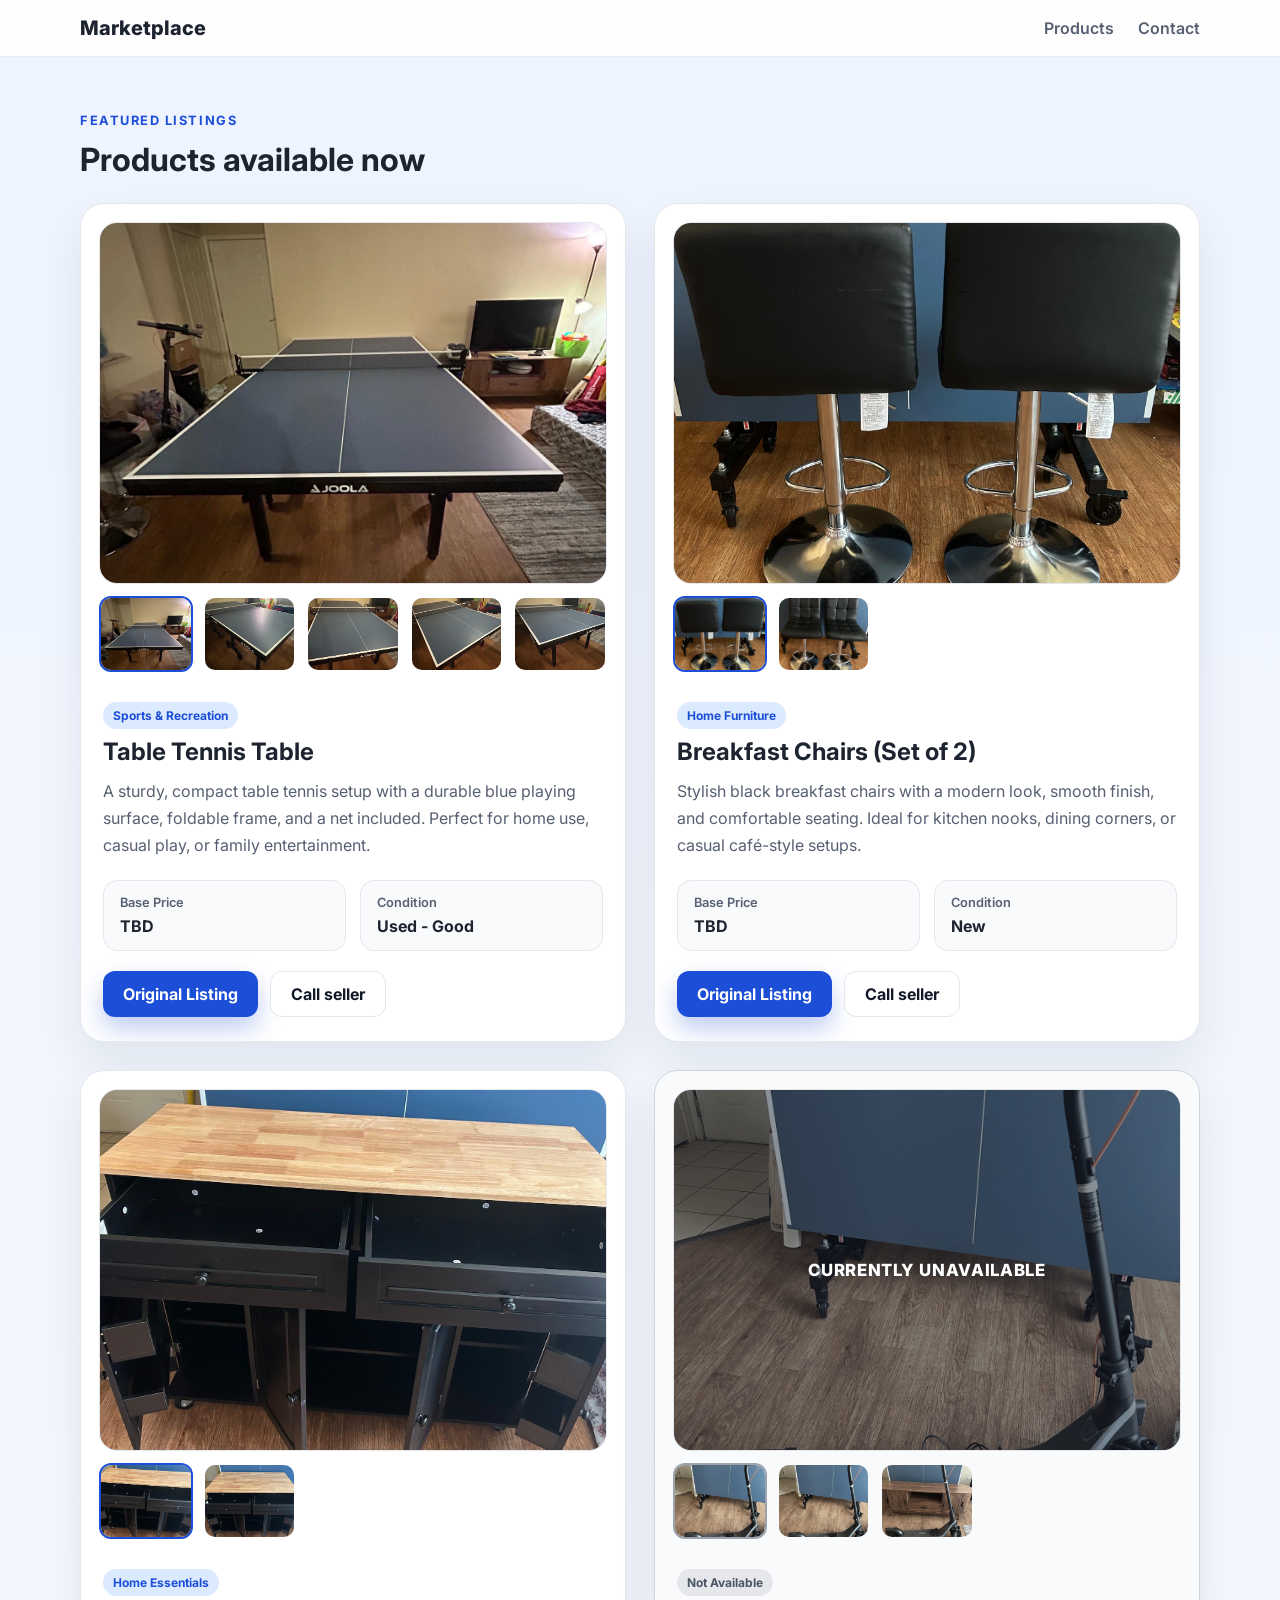
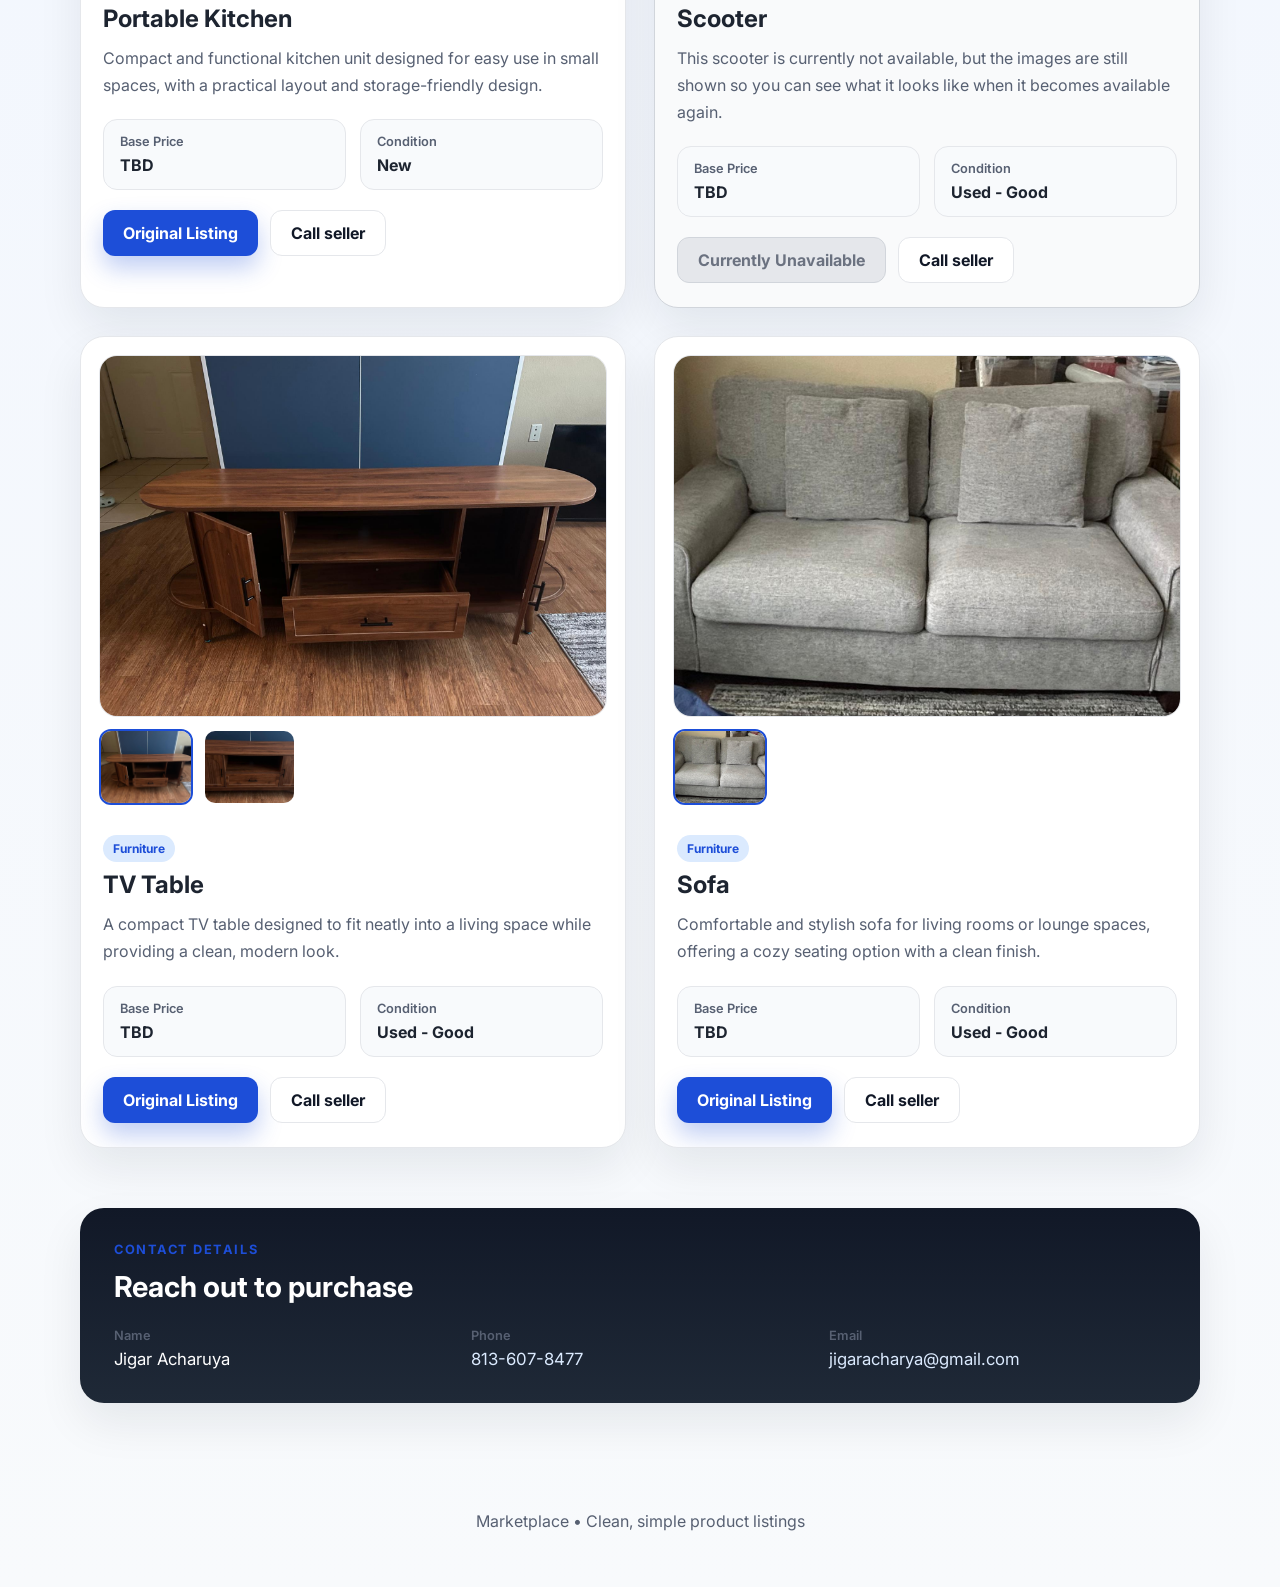
==== index.html @ 031a6c9e "Show scooter as unavailable" ====
<!DOCTYPE html>
<html lang="en">
  <head>
    <meta charset="UTF-8" />
    <meta name="viewport" content="width=device-width, initial-scale=1.0" />
    <title>Marketplace Products</title>
    <link rel="preconnect" href="https://fonts.googleapis.com" />
    <link rel="preconnect" href="https://fonts.gstatic.com" crossorigin />
    <link
      href="https://fonts.googleapis.com/css2?family=Inter:wght@400;500;600;700;800&display=swap"
      rel="stylesheet"
    />
    <link rel="stylesheet" href="styles.css" />
  </head>
  <body>
    <header class="site-header">
      <div class="container nav">
        <div class="brand">Marketplace</div>
        <nav>
          <a href="#products">Products</a>
          <a href="#contact">Contact</a>
        </nav>
      </div>
    </header>

    <main>
      <section id="products" class="products-section">
        <div class="container">
          <div class="section-heading">
            <p class="eyebrow">Featured listings</p>
            <h2>Products available now</h2>
          </div>

          <div class="product-grid">
            <article class="product-card" data-product="table-tennis">
              <div class="gallery" aria-label="Table tennis image">
                <div class="main-image-wrap">
                  <img
                    class="main-image"
                    src="/img/TableTennis-1.jpeg"
                    alt="Table tennis table"
                  />
                </div>
                <div class="thumb-row">
                  <button class="thumb active" type="button" data-image="/img/TableTennis-1.jpeg">
                    <img src="/img/TableTennis-1.jpeg" alt="Table tennis table preview 1" />
                  </button>
                  <button class="thumb" type="button" data-image="/img/TableTennis-2.jpeg">
                    <img src="/img/TableTennis-2.jpeg" alt="Table tennis table preview 2" />
                  </button>
                  <button class="thumb" type="button" data-image="/img/TableTennis-3.jpeg">
                    <img src="/img/TableTennis-3.jpeg" alt="Table tennis table preview 3" />
                  </button>
                  <button class="thumb" type="button" data-image="/img/TableTennis-4.jpeg">
                    <img src="/img/TableTennis-4.jpeg" alt="Table tennis table preview 4" />
                  </button>
                  <button class="thumb" type="button" data-image="/img/TableTennis-5.jpeg">
                    <img src="/img/TableTennis-5.jpeg" alt="Table tennis table preview 5" />
                  </button>
                </div>
              </div>

              <div class="product-info">
                <span class="tag">Sports & Recreation</span>
                <h3>Table Tennis Table</h3>
                <p>
                  A sturdy, compact table tennis setup with a durable blue playing
                  surface, foldable frame, and a net included. Perfect for home use,
                  casual play, or family entertainment.
                </p>
                <div class="meta">
                  <div class="meta-item">
                    <span class="label">Base Price</span>
                    <strong>TBD</strong>
                  </div>
                  <div class="meta-item">
                    <span class="label">Condition</span>
                    <strong>Used - Good</strong>
                  </div>
                </div>
                <div class="actions">
                  <a
                    class="btn primary"
                    href="https://a.co/d/0eLZ2fcu"
                    target="_blank"
                    rel="noreferrer"
                    >Original Listing</a
                  >
                  <a class="btn secondary" href="tel:8136078477">Call seller</a>
                </div>
              </div>
            </article>

            <article class="product-card" data-product="breakfast-chair">
              <div class="gallery" aria-label="Breakfast chair image">
                <div class="main-image-wrap">
                  <img
                    class="main-image"
                    src="/img/Breakfast-Chair-1.jpeg"
                    alt="Breakfast chairs"
                  />
                </div>
                <div class="thumb-row">
                  <button class="thumb active" type="button" data-image="/img/Breakfast-Chair-1.jpeg">
                    <img src="/img/Breakfast-Chair-1.jpeg" alt="Breakfast chair preview 1" />
                  </button>
                  <button class="thumb" type="button" data-image="/img/Breakfast-Chair-2.jpeg">
                    <img src="/img/Breakfast-Chair-2.jpeg" alt="Breakfast chair preview 2" />
                  </button>
                </div>
              </div>

              <div class="product-info">
                <span class="tag">Home Furniture</span>
                <h3>Breakfast Chairs (Set of 2)</h3>
                <p>
                  Stylish black breakfast chairs with a modern look, smooth finish,
                  and comfortable seating. Ideal for kitchen nooks, dining corners,
                  or casual café-style setups.
                </p>
                <div class="meta">
                  <div class="meta-item">
                    <span class="label">Base Price</span>
                    <strong>TBD</strong>
                  </div>
                  <div class="meta-item">
                    <span class="label">Condition</span>
                    <strong>New</strong>
                  </div>
                </div>
                <div class="actions">
                  <a
                    class="btn primary"
                    href="https://a.co/d/0171wPFH"
                    target="_blank"
                    rel="noreferrer"
                    >Original Listing</a
                  >
                  <a class="btn secondary" href="tel:8136078477">Call seller</a>
                </div>
              </div>
            </article>

            <article class="product-card" data-product="portable-kitchen">
              <div class="gallery" aria-label="Portable kitchen image">
                <div class="main-image-wrap">
                  <img
                    class="main-image"
                    src="/img/PortalKitchen-1.jpeg"
                    alt="Portable kitchen"
                  />
                </div>
                <div class="thumb-row">
                  <button class="thumb active" type="button" data-image="/img/PortalKitchen-1.jpeg">
                    <img src="/img/PortalKitchen-1.jpeg" alt="Portable kitchen preview 1" />
                  </button>
                  <button class="thumb" type="button" data-image="/img/PortalKitchen-2.jpeg">
                    <img src="/img/PortalKitchen-2.jpeg" alt="Portable kitchen preview 2" />
                  </button>
                </div>
              </div>

              <div class="product-info">
                <span class="tag">Home Essentials</span>
                <h3>Portable Kitchen</h3>
                <p>
                  Compact and functional kitchen unit designed for easy use in small
                  spaces, with a practical layout and storage-friendly design.
                </p>
                <div class="meta">
                  <div class="meta-item">
                    <span class="label">Base Price</span>
                    <strong>TBD</strong>
                  </div>
                  <div class="meta-item">
                    <span class="label">Condition</span>
                    <strong>New</strong>
                  </div>
                </div>
                <div class="actions">
                  <a
                    class="btn primary"
                    href="https://www.amazon.com/dp/B0F1XL9PCC?ref=ppx_pop_mob_ap_share"
                    target="_blank"
                    rel="noreferrer"
                    >Original Listing</a
                  >
                  <a class="btn secondary" href="tel:8136078477">Call seller</a>
                </div>
              </div>
            </article>

            <article class="product-card unavailable" data-product="scooter">
              <div class="gallery" aria-label="Scooter image">
                <div class="main-image-wrap unavailable-image">
                  <img
                    class="main-image"
                    src="/img/Scooter-1.jpeg"
                    alt="Scooter"
                  />
                  <div class="unavailable-overlay">Currently unavailable</div>
                </div>
                <div class="thumb-row">
                  <button class="thumb active" type="button" data-image="/img/Scooter-1.jpeg">
                    <img src="/img/Scooter-1.jpeg" alt="Scooter thumbnail 1" />
                  </button>
                  <button class="thumb" type="button" data-image="/img/Scooter-2.jpeg">
                    <img src="/img/Scooter-2.jpeg" alt="Scooter thumbnail 2" />
                  </button>
                  <button class="thumb" type="button" data-image="/img/Scooter-3.jpeg">
                    <img src="/img/Scooter-3.jpeg" alt="Scooter thumbnail 3" />
                  </button>
                </div>
              </div>

              <div class="product-info">
                <span class="tag">Not Available</span>
                <h3>Scooter</h3>
                <p>
                  This scooter is currently not available, but the images are still shown
                  so you can see what it looks like when it becomes available again.
                </p>
                <div class="meta">
                  <div class="meta-item">
                    <span class="label">Base Price</span>
                    <strong>TBD</strong>
                  </div>
                  <div class="meta-item">
                    <span class="label">Condition</span>
                    <strong>Used - Good</strong>
                  </div>
                </div>
                <div class="actions">
                  <button class="btn unavailable-button" type="button" disabled>
                    Currently Unavailable
                  </button>
                  <a class="btn secondary" href="tel:8136078477">Call seller</a>
                </div>
              </div>
            </article>

            <article class="product-card" data-product="tv-table">
              <div class="gallery" aria-label="TV table image">
                <div class="main-image-wrap">
                  <img
                    class="main-image"
                    src="/img/TVTable-1.jpeg"
                    alt="TV table"
                  />
                </div>
                <div class="thumb-row">
                  <button class="thumb active" type="button" data-image="/img/TVTable-1.jpeg">
                    <img src="/img/TVTable-1.jpeg" alt="TV table preview 1" />
                  </button>
                  <button class="thumb" type="button" data-image="/img/TVTable-2.jpeg">
                    <img src="/img/TVTable-2.jpeg" alt="TV table preview 2" />
                  </button>
                </div>
              </div>

              <div class="product-info">
                <span class="tag">Furniture</span>
                <h3>TV Table</h3>
                <p>
                  A compact TV table designed to fit neatly into a living space while
                  providing a clean, modern look.
                </p>
                <div class="meta">
                  <div class="meta-item">
                    <span class="label">Base Price</span>
                    <strong>TBD</strong>
                  </div>
                  <div class="meta-item">
                    <span class="label">Condition</span>
                    <strong>Used - Good</strong>
                  </div>
                </div>
                <div class="actions">
                  <a
                    class="btn primary"
                    href="https://www.amazon.com/dp/B0F9FFBSBZ?lv=shuf&rsd=B7d4zG6px5PnCw%2FhKiD2iYnoxt4NPDU2AFOgYZuo0mo5Vf%2BM5mp8gf1icicllzJeaYFY75VbCHvth%2BVnNseUL6XOlQ6xrywonfJJhmHlBv7vrLjSKA%3D%3D&edk=AQIDAHi1lw%2FM8UbbSMD9ScOOFEmBMHMthHeEhqDaQYPJUAX3jQHfOMesJUgE95ukRTbB4Eh4AAAAfjB8BgkqhkiG9w0BBwagbzBtAgEAMGgGCSqGSIb3DQEHATAeBglghkgBZQMEAS4wEQQM6shyD74IEkyW5yEMAgEQgDsOhmDw6nudourSQ%2BYydQXr2S8jVzPqQw1TSeNajUao3Nbqd%2B%2BUNdF7nxt1UtB%2F8qAqrFlfQr%2B4qEY%2Biw%3D%3D&social_share=cm_sw_r_cso_wa_apin_dp_ENS4PCQSZE80X1V4854M&channelId=704&ref_=cm_sw_r_cso_wa_apin_dp_ENS4PCQSZE80X1V4854M&plpRedirect=mhFallback&th=1"
                    target="_blank"
                    rel="noreferrer"
                    >Original Listing</a
                  >
                  <a class="btn secondary" href="tel:8136078477">Call seller</a>
                </div>
              </div>
            </article>

            <article class="product-card" data-product="sofa">
              <div class="gallery" aria-label="Sofa image">
                <div class="main-image-wrap">
                  <img
                    class="main-image"
                    src="/img/Sofa-1.jpeg"
                    alt="Sofa"
                  />
                </div>
                <div class="thumb-row">
                  <button class="thumb active" type="button" data-image="/img/Sofa-1.jpeg">
                    <img src="/img/Sofa-1.jpeg" alt="Sofa preview 1" />
                  </button>
                </div>
              </div>

              <div class="product-info">
                <span class="tag">Furniture</span>
                <h3>Sofa</h3>
                <p>
                  Comfortable and stylish sofa for living rooms or lounge spaces,
                  offering a cozy seating option with a clean finish.
                </p>
                <div class="meta">
                  <div class="meta-item">
                    <span class="label">Base Price</span>
                    <strong>TBD</strong>
                  </div>
                  <div class="meta-item">
                    <span class="label">Condition</span>
                    <strong>Used - Good</strong>
                  </div>
                </div>
                <div class="actions">
                  <a
                    class="btn primary"
                    href="https://www.amazon.com/dp/B0CJRX6H7B?ref=ppx_pop_mob_ap_share"
                    target="_blank"
                    rel="noreferrer"
                    >Original Listing</a
                  >
                  <a class="btn secondary" href="tel:8136078477">Call seller</a>
                </div>
              </div>
            </article>
          </div>
        </div>
      </section>

      <section id="contact" class="contact-section">
        <div class="container">
          <div class="contact-card">
            <p class="eyebrow">Contact details</p>
            <h2>Reach out to purchase</h2>
            <div class="contact-grid">
              <div>
                <span class="label">Name</span>
                <p>Jigar Acharuya</p>
              </div>
              <div>
                <span class="label">Phone</span>
                <p><a href="tel:8136078477">813-607-8477</a></p>
              </div>
              <div>
                <span class="label">Email</span>
                <p><a href="mailto:jigaracharya@gmail.com">jigaracharya@gmail.com</a></p>
              </div>
            </div>
          </div>
        </div>
      </section>
    </main>

    <footer class="site-footer">
      <div class="container">
        <p>Marketplace • Clean, simple product listings</p>
      </div>
    </footer>

    <div class="image-modal" id="imageModal" aria-hidden="true">
      <div class="image-modal-backdrop" data-close="true"></div>
      <div class="image-modal-content">
        <button class="image-modal-close" type="button" aria-label="Close image">×</button>
        <img class="image-modal-image" src="" alt="" />
      </div>
    </div>

    <script src="script.js"></script>
  </body>
</html>
---- styles.css ----
:root {
  --bg: #f5f7fb;
  --card: #ffffff;
  --text: #1d2430;
  --muted: #576072;
  --primary: #1d4ed8;
  --primary-soft: #dbeafe;
  --secondary: #111827;
  --border: #e5e7eb;
  --shadow: 0 20px 45px rgba(17, 24, 39, 0.08);
}

* {
  box-sizing: border-box;
}

html {
  scroll-behavior: smooth;
}

body {
  margin: 0;
  font-family: 'Inter', sans-serif;
  background: linear-gradient(180deg, #eef4ff 0%, #f8fafc 100%);
  color: var(--text);
}

img {
  max-width: 100%;
  display: block;
}

a {
  color: inherit;
  text-decoration: none;
}

button {
  font: inherit;
}

.container {
  width: min(1120px, calc(100% - 32px));
  margin: 0 auto;
}

.site-header {
  position: sticky;
  top: 0;
  z-index: 10;
  background: rgba(255, 255, 255, 0.9);
  backdrop-filter: blur(10px);
  border-bottom: 1px solid rgba(229, 231, 235, 0.8);
}

.nav {
  display: flex;
  align-items: center;
  justify-content: space-between;
  padding: 16px 0;
}

.brand {
  font-size: 1.25rem;
  font-weight: 800;
}

nav {
  display: flex;
  gap: 24px;
  align-items: center;
}

nav a {
  color: var(--muted);
  font-weight: 600;
}

.hero {
  padding: 72px 0 36px;
}

.hero-content {
  display: grid;
  place-items: center;
  text-align: center;
  background: linear-gradient(135deg, rgba(29, 78, 216, 0.08), rgba(15, 23, 42, 0.03));
  border: 1px solid var(--border);
  border-radius: 24px;
  padding: 56px 24px;
  box-shadow: var(--shadow);
}

.eyebrow {
  margin: 0 0 12px;
  color: var(--primary);
  font-size: 0.8rem;
  font-weight: 700;
  letter-spacing: 0.12em;
  text-transform: uppercase;
}

.hero h1 {
  margin: 0;
  font-size: clamp(2.3rem, 4vw, 4rem);
  line-height: 1.05;
}

.lead {
  max-width: 760px;
  margin: 18px auto 0;
  color: var(--muted);
  font-size: 1.05rem;
  line-height: 1.7;
}

.hero-actions {
  margin-top: 28px;
  display: flex;
  justify-content: center;
  gap: 16px;
  flex-wrap: wrap;
}

.btn {
  display: inline-flex;
  align-items: center;
  justify-content: center;
  min-height: 46px;
  padding: 0 20px;
  border-radius: 12px;
  font-weight: 700;
  transition: transform 0.2s ease, box-shadow 0.2s ease;
}

.btn:hover {
  transform: translateY(-1px);
}

.btn.primary {
  background: var(--primary);
  color: #fff;
  box-shadow: 0 12px 25px rgba(29, 78, 216, 0.28);
}

.btn.secondary {
  background: var(--card);
  color: var(--secondary);
  border: 1px solid var(--border);
}

.btn.unavailable-button {
  background: #e5e7eb;
  color: #6b7280;
  border: 1px solid #d1d5db;
  box-shadow: none;
  cursor: not-allowed;
}

.products-section {
  padding: 56px 0 24px;
}

.section-heading {
  margin-bottom: 24px;
}

.section-heading h2 {
  margin: 0;
  font-size: clamp(1.9rem, 2.5vw, 2.6rem);
}

.product-grid {
  display: grid;
  grid-template-columns: repeat(2, minmax(0, 1fr));
  gap: 28px;
}

.product-card {
  background: var(--card);
  border: 1px solid var(--border);
  border-radius: 24px;
  overflow: hidden;
  box-shadow: var(--shadow);
}

.product-card.unavailable {
  border-color: #d1d5db;
  background: #f9fafb;
}

.product-card.unavailable .main-image,
.product-card.unavailable .thumb img {
  filter: grayscale(0.4) contrast(0.95);
}

.product-card.unavailable .tag {
  background: #e5e7eb;
  color: #4b5563;
}

.gallery {
  padding: 18px 18px 0;
}

.main-image-wrap {
  border-radius: 18px;
  overflow: hidden;
  border: 1px solid var(--border);
  background: #edf2f7;
}

.main-image {
  width: 100%;
  height: 360px;
  object-fit: cover;
  cursor: pointer;
}

.thumb-row {
  display: grid;
  grid-template-columns: repeat(5, minmax(0, 1fr));
  gap: 10px;
  margin-top: 12px;
  padding-bottom: 8px;
}

.thumb {
  border: 2px solid transparent;
  border-radius: 12px;
  padding: 0;
  overflow: hidden;
  cursor: pointer;
  background: transparent;
  transition: border-color 0.2s ease, transform 0.2s ease;
}

.thumb img {
  width: 100%;
  height: 72px;
  object-fit: cover;
}

.thumb.active {
  border-color: var(--primary);
}

.product-card.unavailable .thumb.active {
  border-color: #9ca3af;
}

.thumb:hover {
  transform: translateY(-1px);
}

.unavailable-image {
  position: relative;
}

.unavailable-overlay {
  position: absolute;
  inset: 0;
  display: flex;
  align-items: center;
  justify-content: center;
  background: rgba(17, 24, 39, 0.45);
  color: #fff;
  font-size: 1.05rem;
  font-weight: 800;
  letter-spacing: 0.04em;
  text-transform: uppercase;
}

.image-modal {
  position: fixed;
  inset: 0;
  display: none;
  align-items: center;
  justify-content: center;
  z-index: 50;
}

.image-modal.active {
  display: flex;
}

.image-modal-backdrop {
  position: absolute;
  inset: 0;
  background: rgba(15, 23, 42, 0.85);
}

.image-modal-content {
  position: relative;
  z-index: 1;
  width: min(92vw, 1100px);
  background: rgba(255, 255, 255, 0.08);
  border: 1px solid rgba(255, 255, 255, 0.2);
  border-radius: 20px;
  padding: 18px;
  box-shadow: 0 25px 80px rgba(0, 0, 0, 0.45);
}

.image-modal-image {
  width: 100%;
  max-height: 85vh;
  object-fit: contain;
  border-radius: 14px;
}

.image-modal-close {
  position: absolute;
  top: -12px;
  right: -12px;
  width: 40px;
  height: 40px;
  border: none;
  border-radius: 50%;
  background: #fff;
  color: #111827;
  font-size: 1.8rem;
  line-height: 1;
  cursor: pointer;
  box-shadow: 0 10px 30px rgba(0, 0, 0, 0.25);
}

.product-info {
  padding: 22px 22px 24px;
}

.tag {
  display: inline-block;
  margin-bottom: 8px;
  padding: 6px 10px;
  border-radius: 999px;
  background: var(--primary-soft);
  color: var(--primary);
  font-size: 0.75rem;
  font-weight: 700;
}

.product-info h3 {
  margin: 0;
  font-size: 1.5rem;
}

.product-info p {
  margin: 12px 0 0;
  color: var(--muted);
  line-height: 1.7;
}

.meta {
  margin-top: 20px;
  display: grid;
  grid-template-columns: repeat(2, minmax(0, 1fr));
  gap: 14px;
}

.meta-item {
  padding: 14px 16px;
  border-radius: 14px;
  background: #f8fafc;
  border: 1px solid var(--border);
}

.label {
  display: block;
  margin-bottom: 6px;
  color: var(--muted);
  font-size: 0.8rem;
  font-weight: 600;
}

.meta-item strong {
  font-size: 1rem;
}

.actions {
  margin-top: 20px;
  display: flex;
  gap: 12px;
  flex-wrap: wrap;
}

.contact-section {
  padding: 36px 0 72px;
}

.contact-card {
  background: linear-gradient(180deg, #111827 0%, #1f2937 100%);
  color: #fff;
  border-radius: 24px;
  padding: 34px;
  box-shadow: var(--shadow);
}

.contact-card h2 {
  margin: 0;
  font-size: clamp(1.8rem, 2vw, 2.5rem);
}

.contact-grid {
  margin-top: 24px;
  display: grid;
  grid-template-columns: repeat(3, minmax(0, 1fr));
  gap: 20px;
}

.contact-grid p {
  margin: 6px 0 0;
  font-size: 1.05rem;
}

.contact-grid a {
  color: #dbeafe;
}

.site-footer {
  padding: 20px 0 40px;
  color: var(--muted);
  text-align: center;
}

@media (max-width: 860px) {
  .product-grid,
  .contact-grid {
    grid-template-columns: 1fr;
  }

  .hero-content {
    padding-left: 18px;
    padding-right: 18px;
  }
}

@media (max-width: 540px) {
  .nav {
    flex-direction: column;
    gap: 12px;
  }

  nav {
    gap: 16px;
  }

  .hero {
    padding-top: 52px;
  }

  .main-image {
    height: 260px;
  }

  .thumb img {
    height: 72px;
  }
}
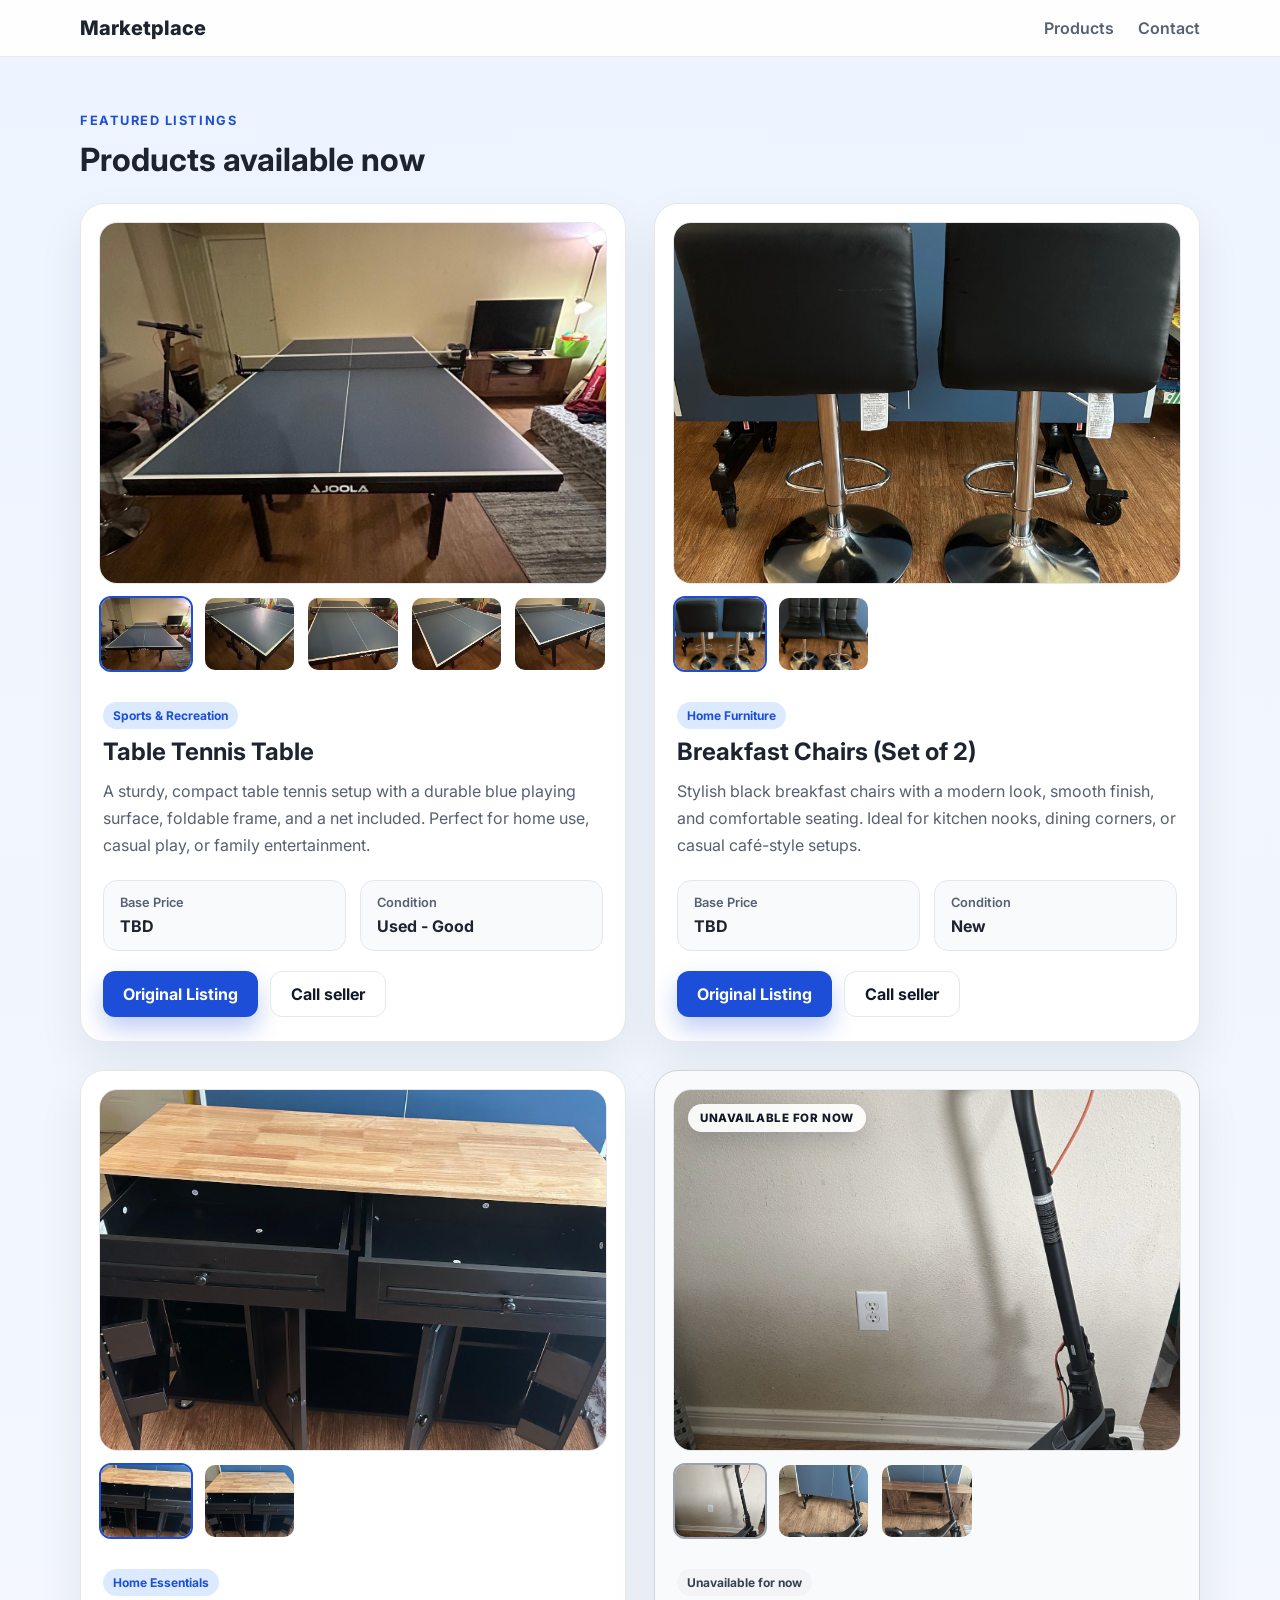
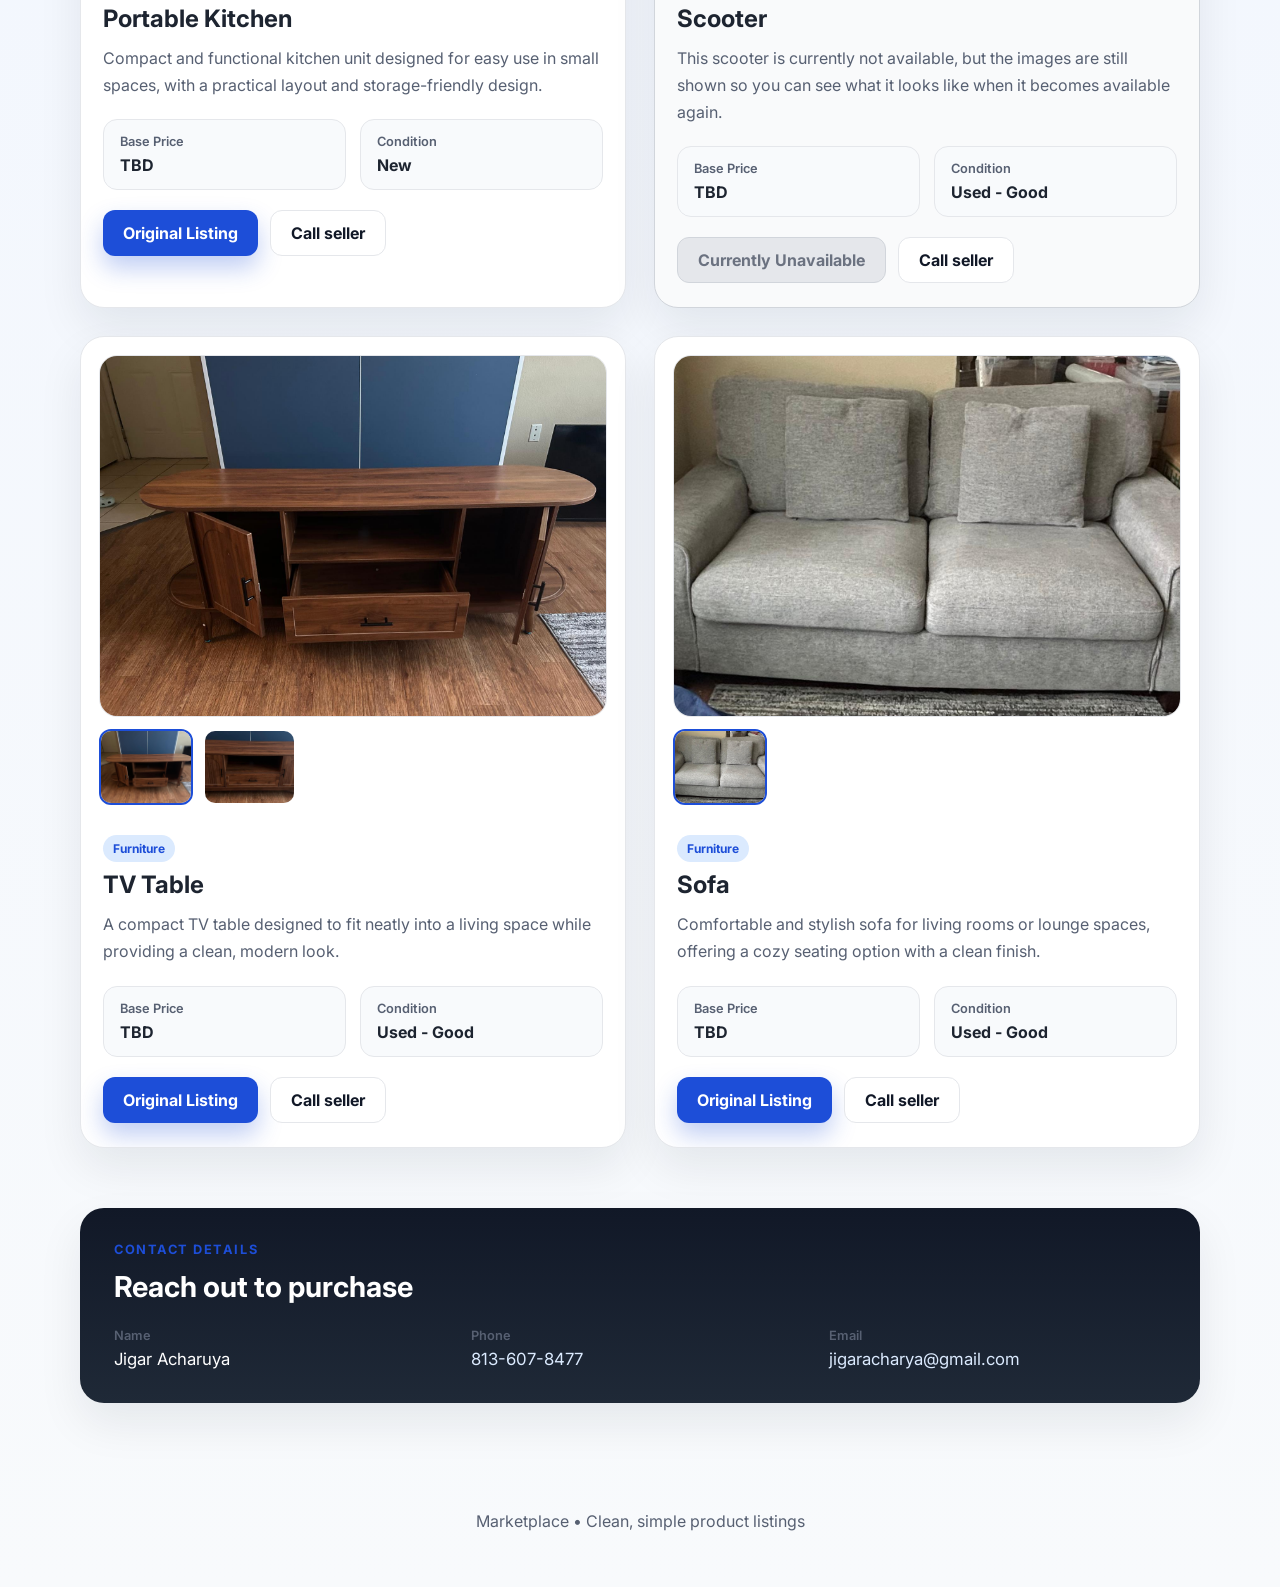
==== commit e8184010: "Refine scooter unavailable display" ====
--- a/index.html
+++ b/index.html
@@ -198,7 +198,7 @@
                     src="/img/Scooter-1.jpeg"
                     alt="Scooter"
                   />
-                  <div class="unavailable-overlay">Currently unavailable</div>
+                  <div class="unavailable-overlay">Unavailable for now</div>
                 </div>
                 <div class="thumb-row">
                   <button class="thumb active" type="button" data-image="/img/Scooter-1.jpeg">
@@ -214,7 +214,7 @@
               </div>
 
               <div class="product-info">
-                <span class="tag">Not Available</span>
+                <span class="tag">Unavailable for now</span>
                 <h3>Scooter</h3>
                 <p>
                   This scooter is currently not available, but the images are still shown
--- a/styles.css
+++ b/styles.css
@@ -191,12 +191,13 @@
 
 .product-card.unavailable .main-image,
 .product-card.unavailable .thumb img {
-  filter: grayscale(0.4) contrast(0.95);
+  filter: grayscale(0.2) saturate(0.8);
+  opacity: 0.95;
 }
 
 .product-card.unavailable .tag {
-  background: #e5e7eb;
-  color: #4b5563;
+  background: #f3f4f6;
+  color: #374151;
 }
 
 .gallery {
@@ -259,16 +260,17 @@
 
 .unavailable-overlay {
   position: absolute;
-  inset: 0;
-  display: flex;
-  align-items: center;
-  justify-content: center;
-  background: rgba(17, 24, 39, 0.45);
-  color: #fff;
-  font-size: 1.05rem;
+  top: 14px;
+  left: 14px;
+  padding: 7px 12px;
+  border-radius: 999px;
+  background: rgba(255, 255, 255, 0.92);
+  color: #111827;
+  font-size: 0.72rem;
   font-weight: 800;
-  letter-spacing: 0.04em;
+  letter-spacing: 0.05em;
   text-transform: uppercase;
+  box-shadow: 0 8px 24px rgba(15, 23, 42, 0.18);
 }
 
 .image-modal {
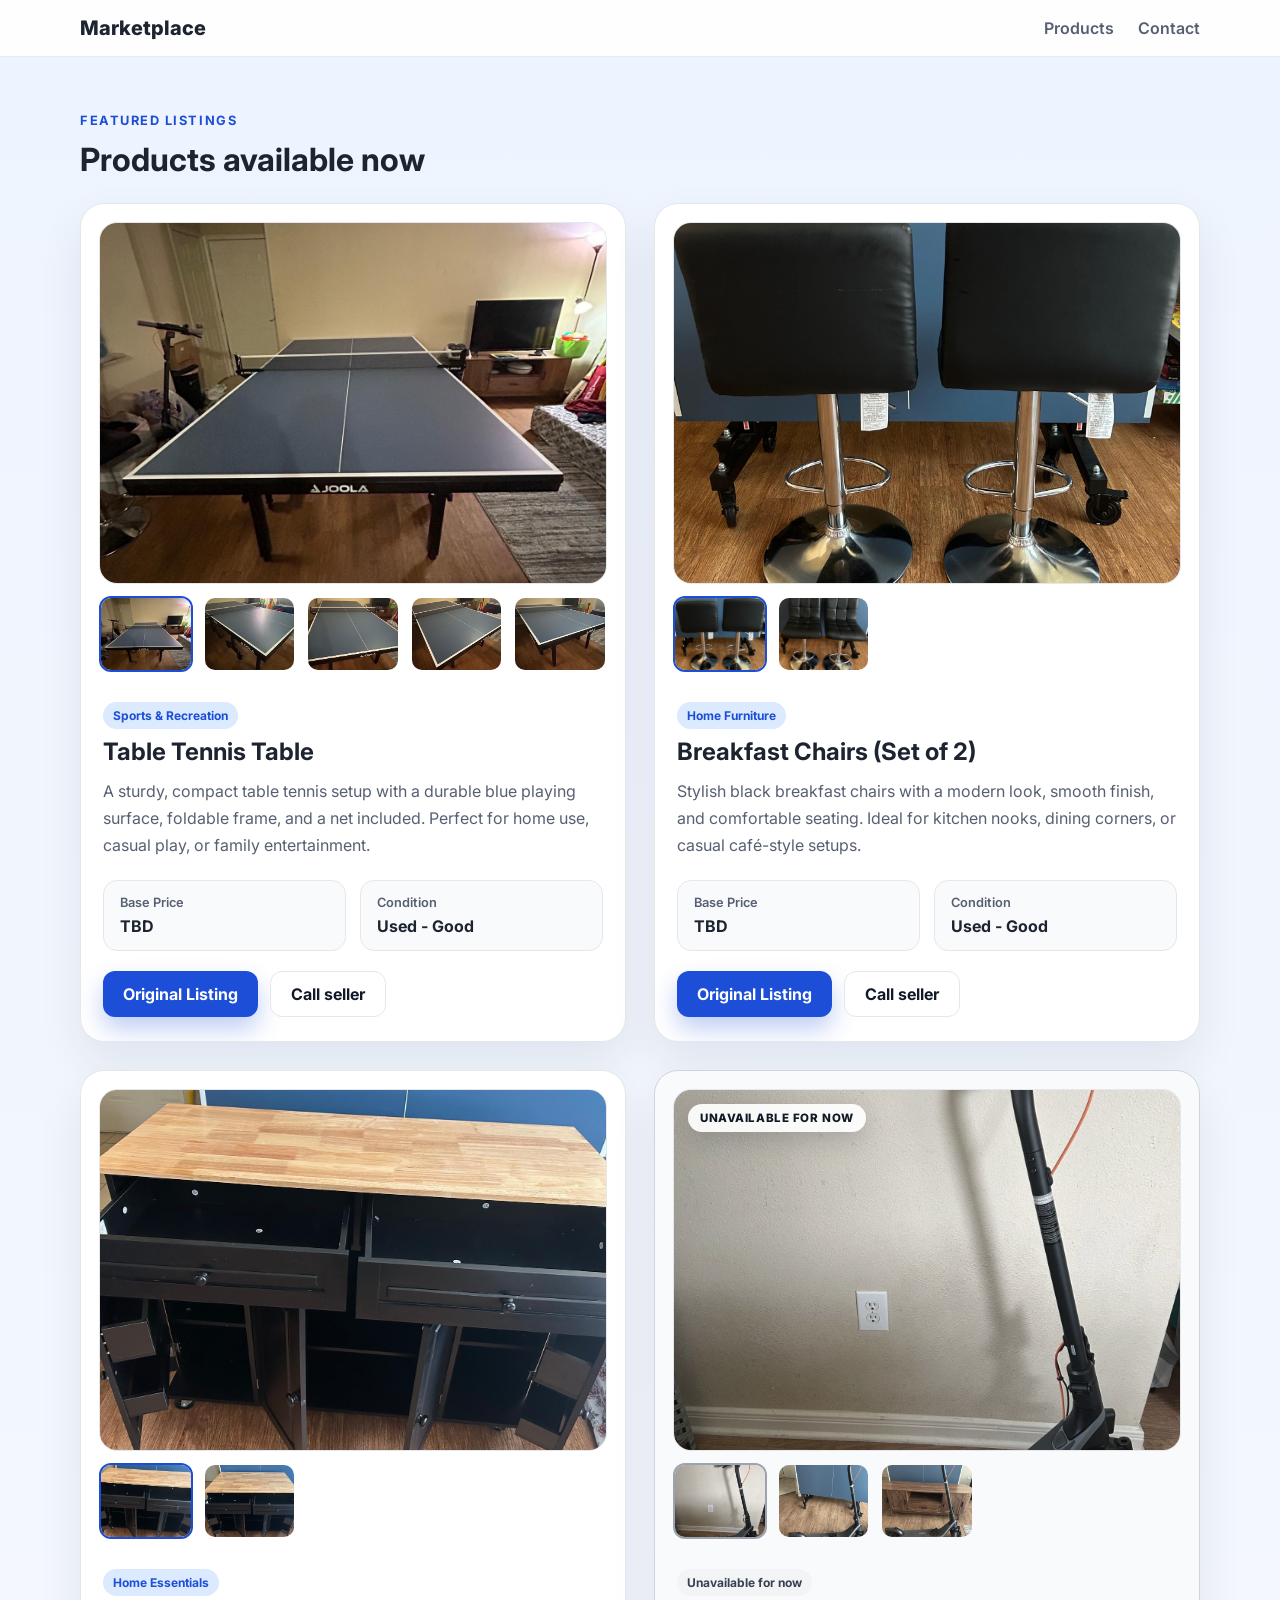
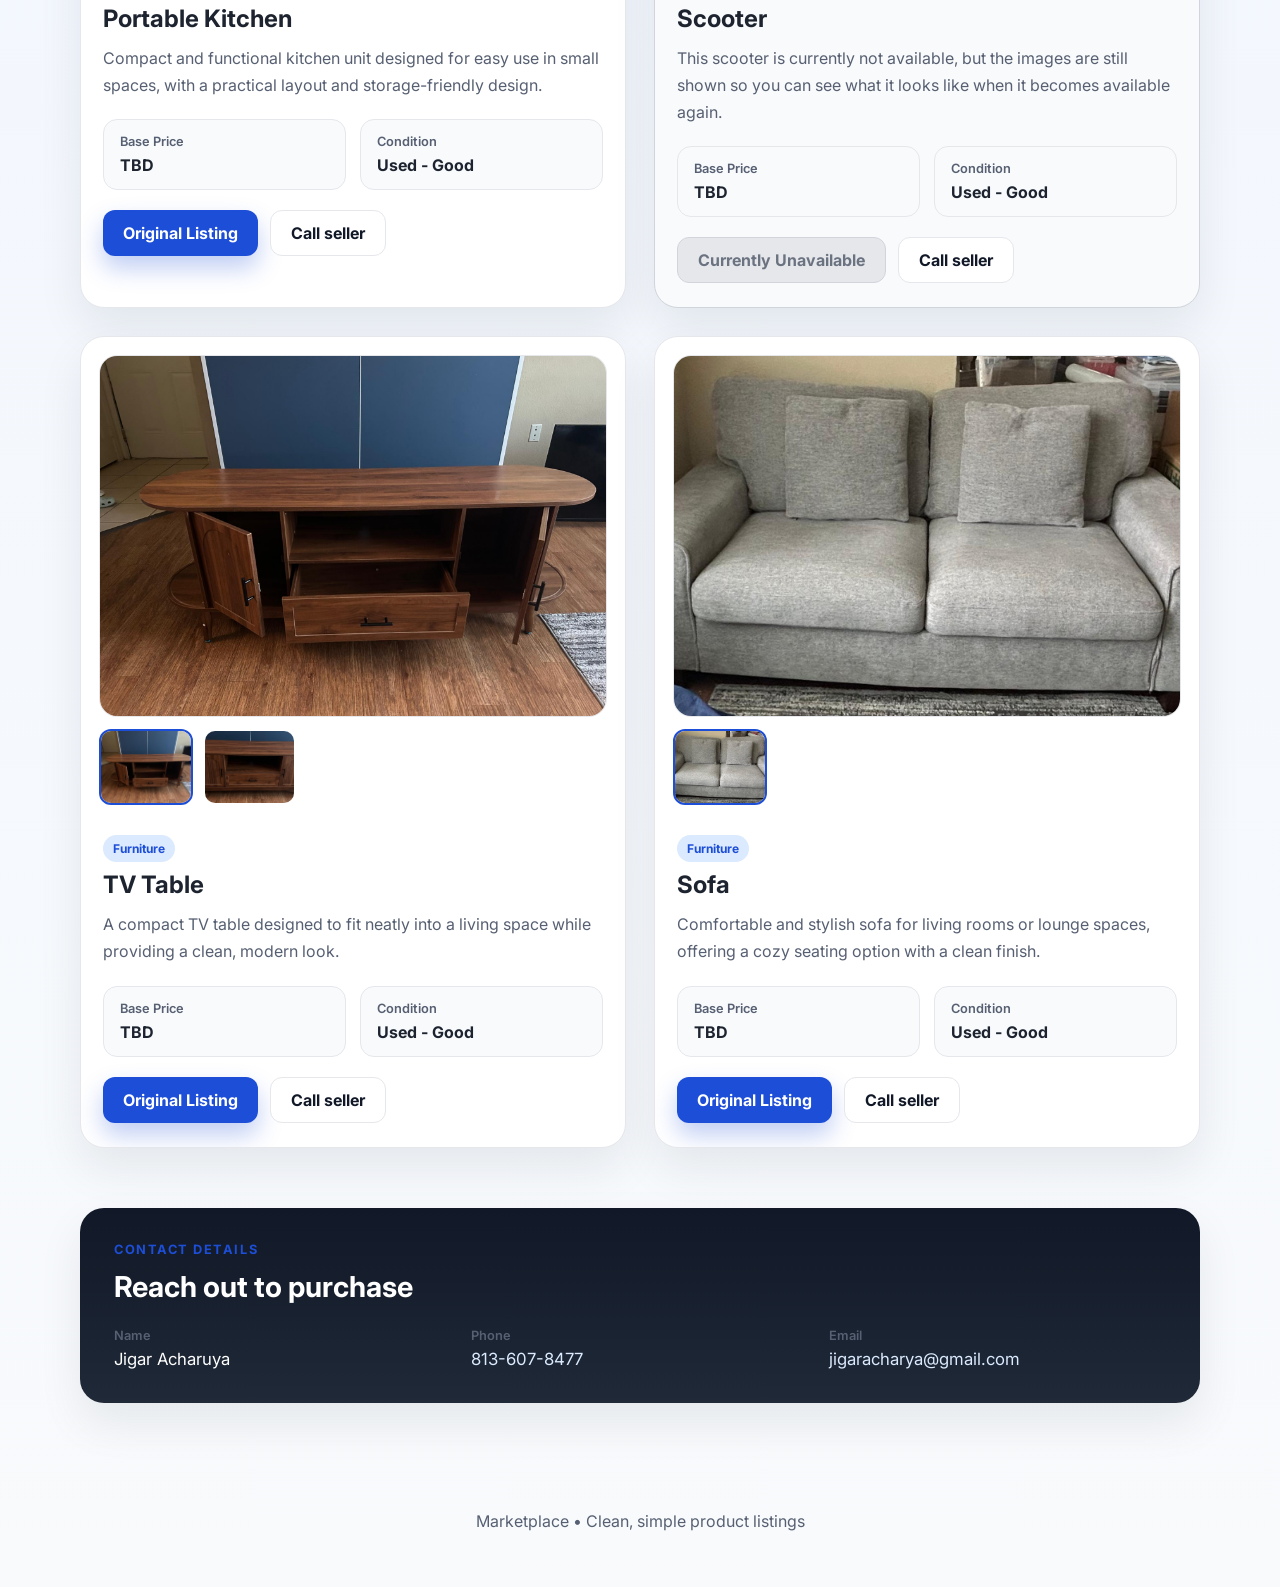
==== commit 3046a10b: "Update remaining product conditions" ====
--- a/index.html
+++ b/index.html
@@ -125,7 +125,7 @@
                   </div>
                   <div class="meta-item">
                     <span class="label">Condition</span>
-                    <strong>New</strong>
+                    <strong>Used - Good</strong>
                   </div>
                 </div>
                 <div class="actions">
@@ -174,7 +174,7 @@
                   </div>
                   <div class="meta-item">
                     <span class="label">Condition</span>
-                    <strong>New</strong>
+                    <strong>Used - Good</strong>
                   </div>
                 </div>
                 <div class="actions">
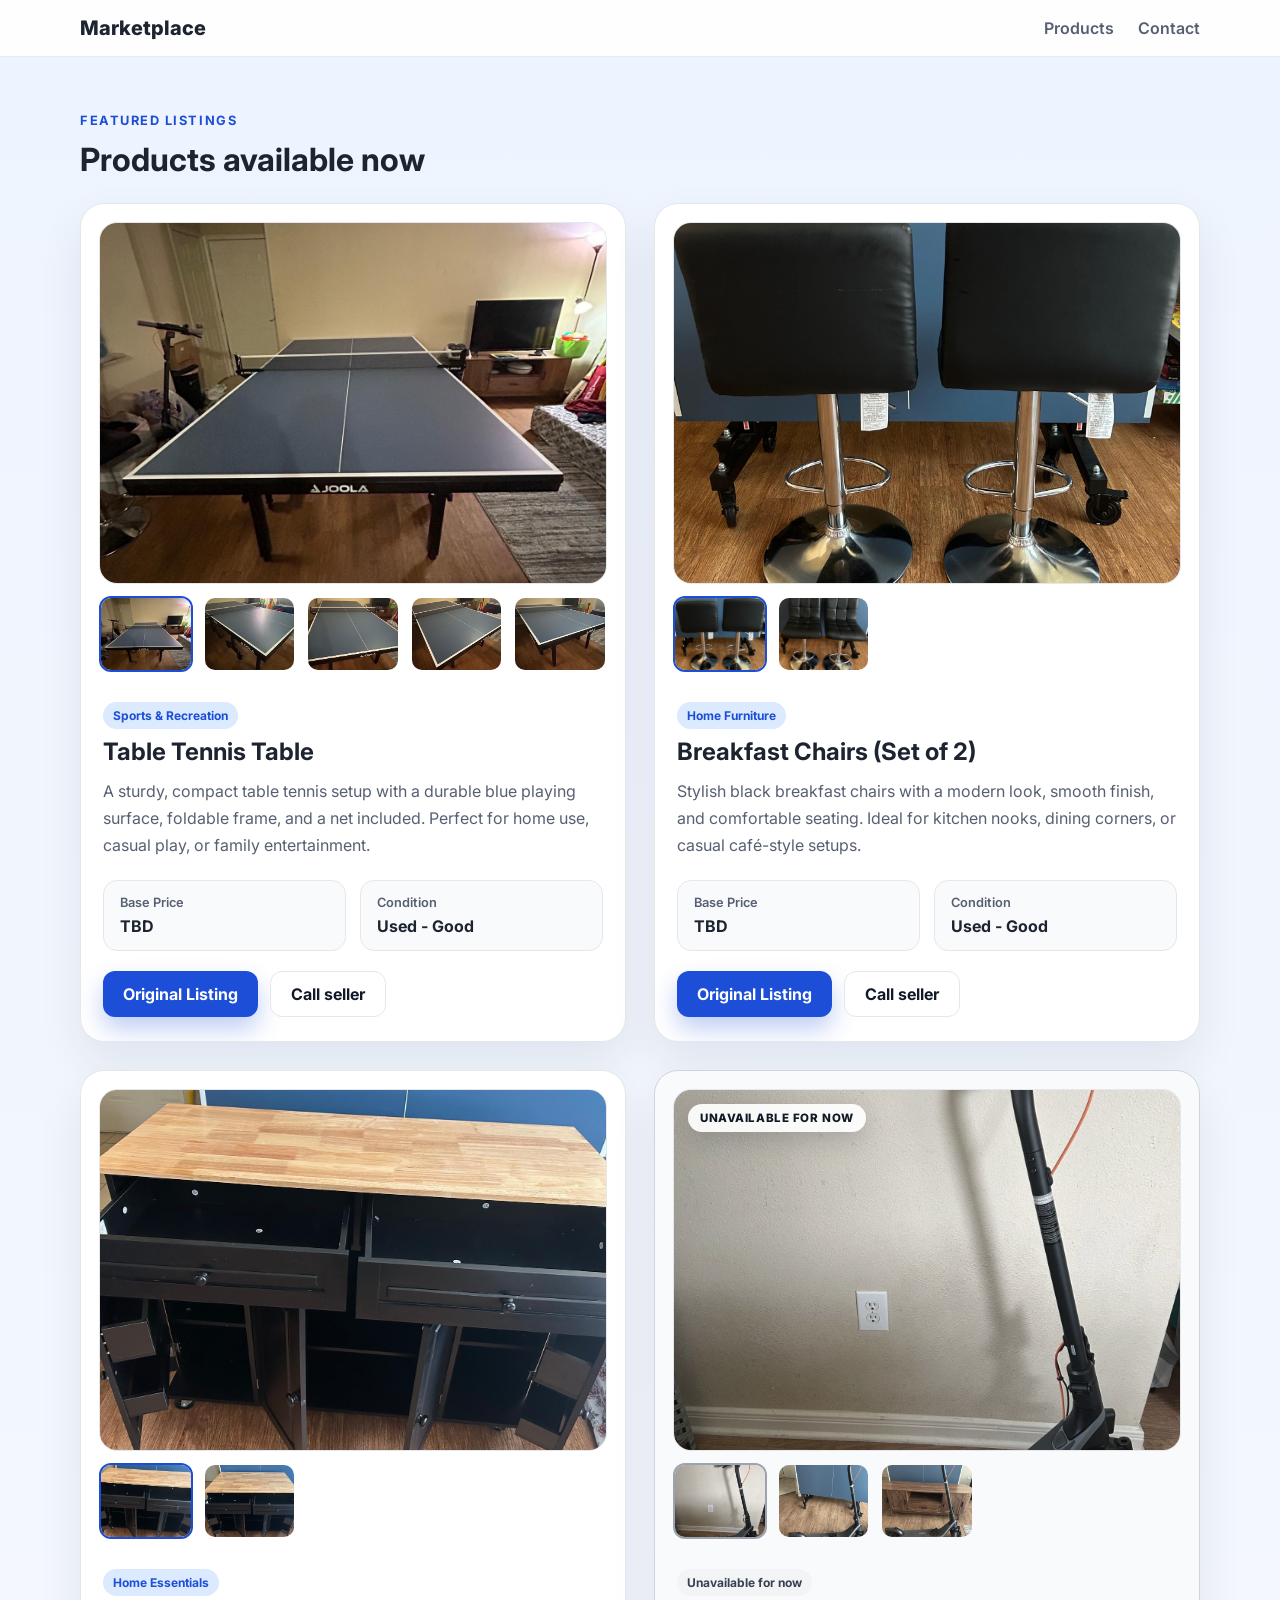
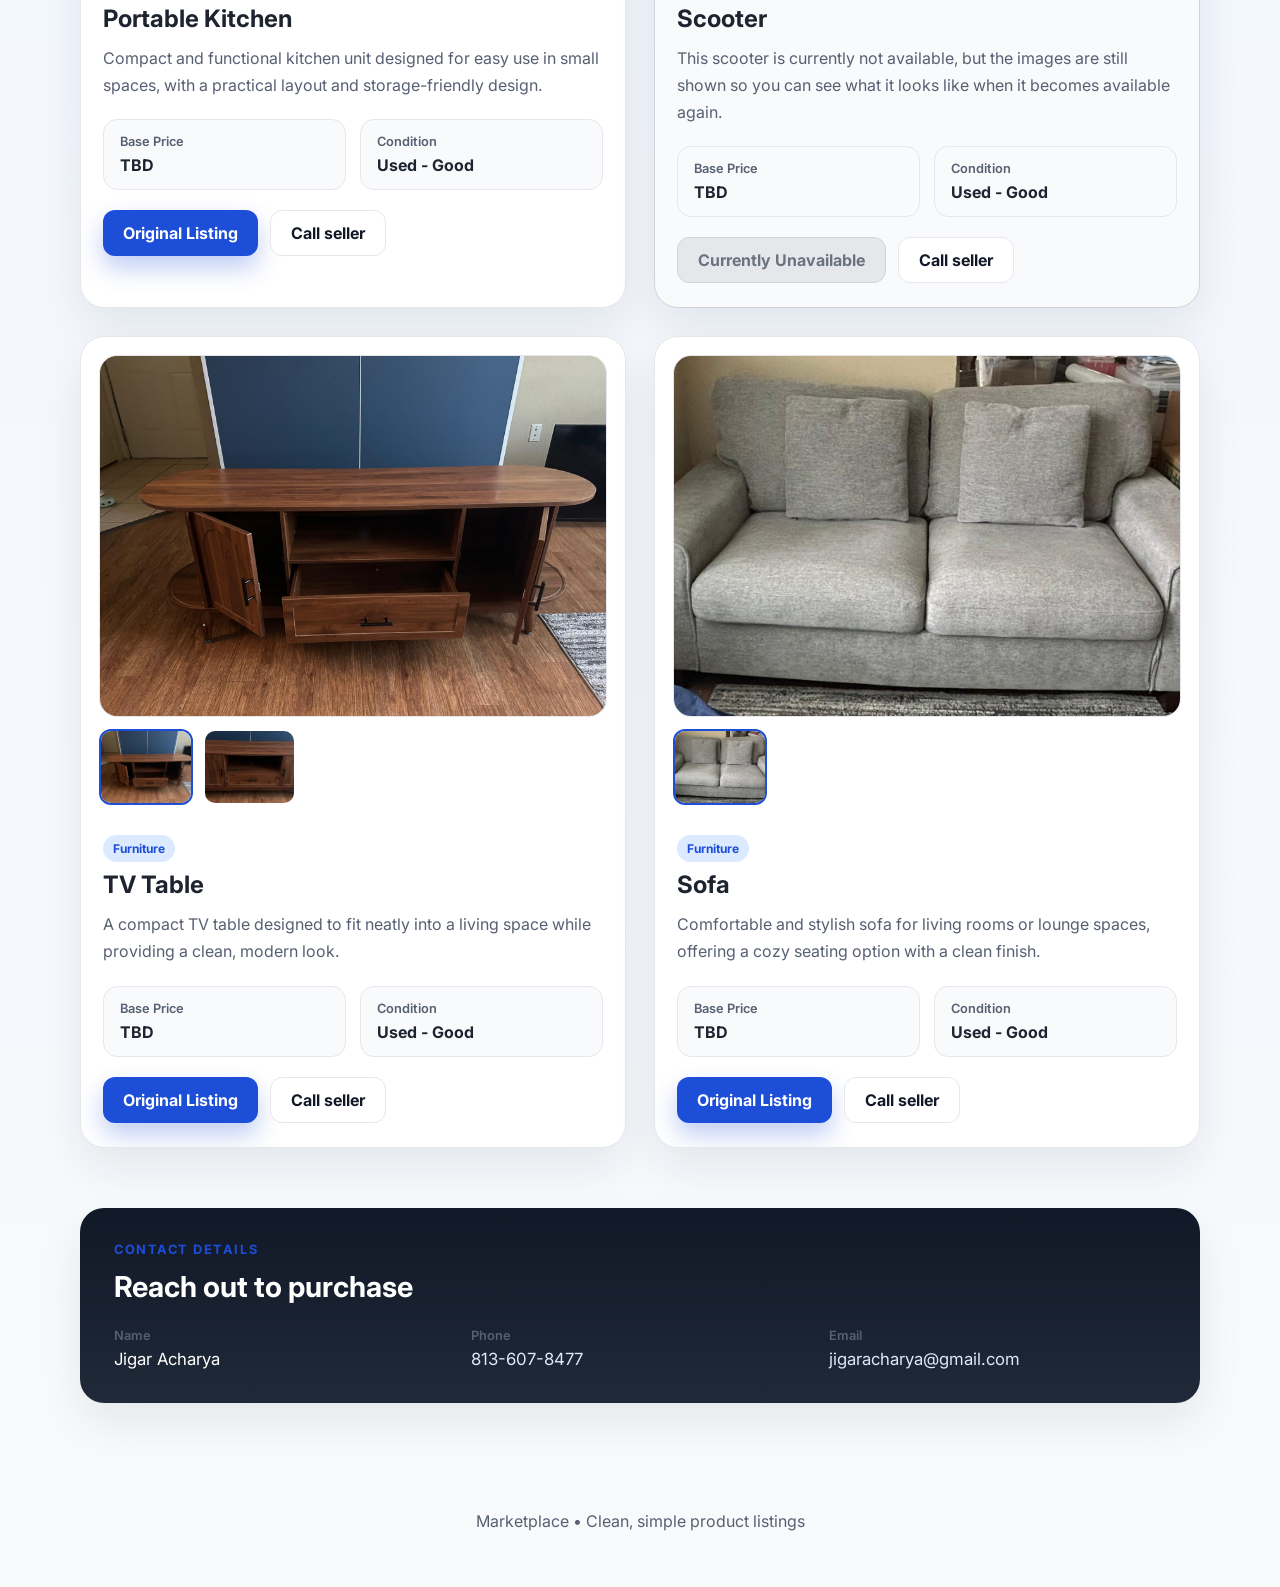
==== commit 44ae7b61: "commit the changes" ====
--- a/index.html
+++ b/index.html
@@ -345,7 +345,7 @@
             <div class="contact-grid">
               <div>
                 <span class="label">Name</span>
-                <p>Jigar Acharuya</p>
+                <p>Jigar Acharya</p>
               </div>
               <div>
                 <span class="label">Phone</span>
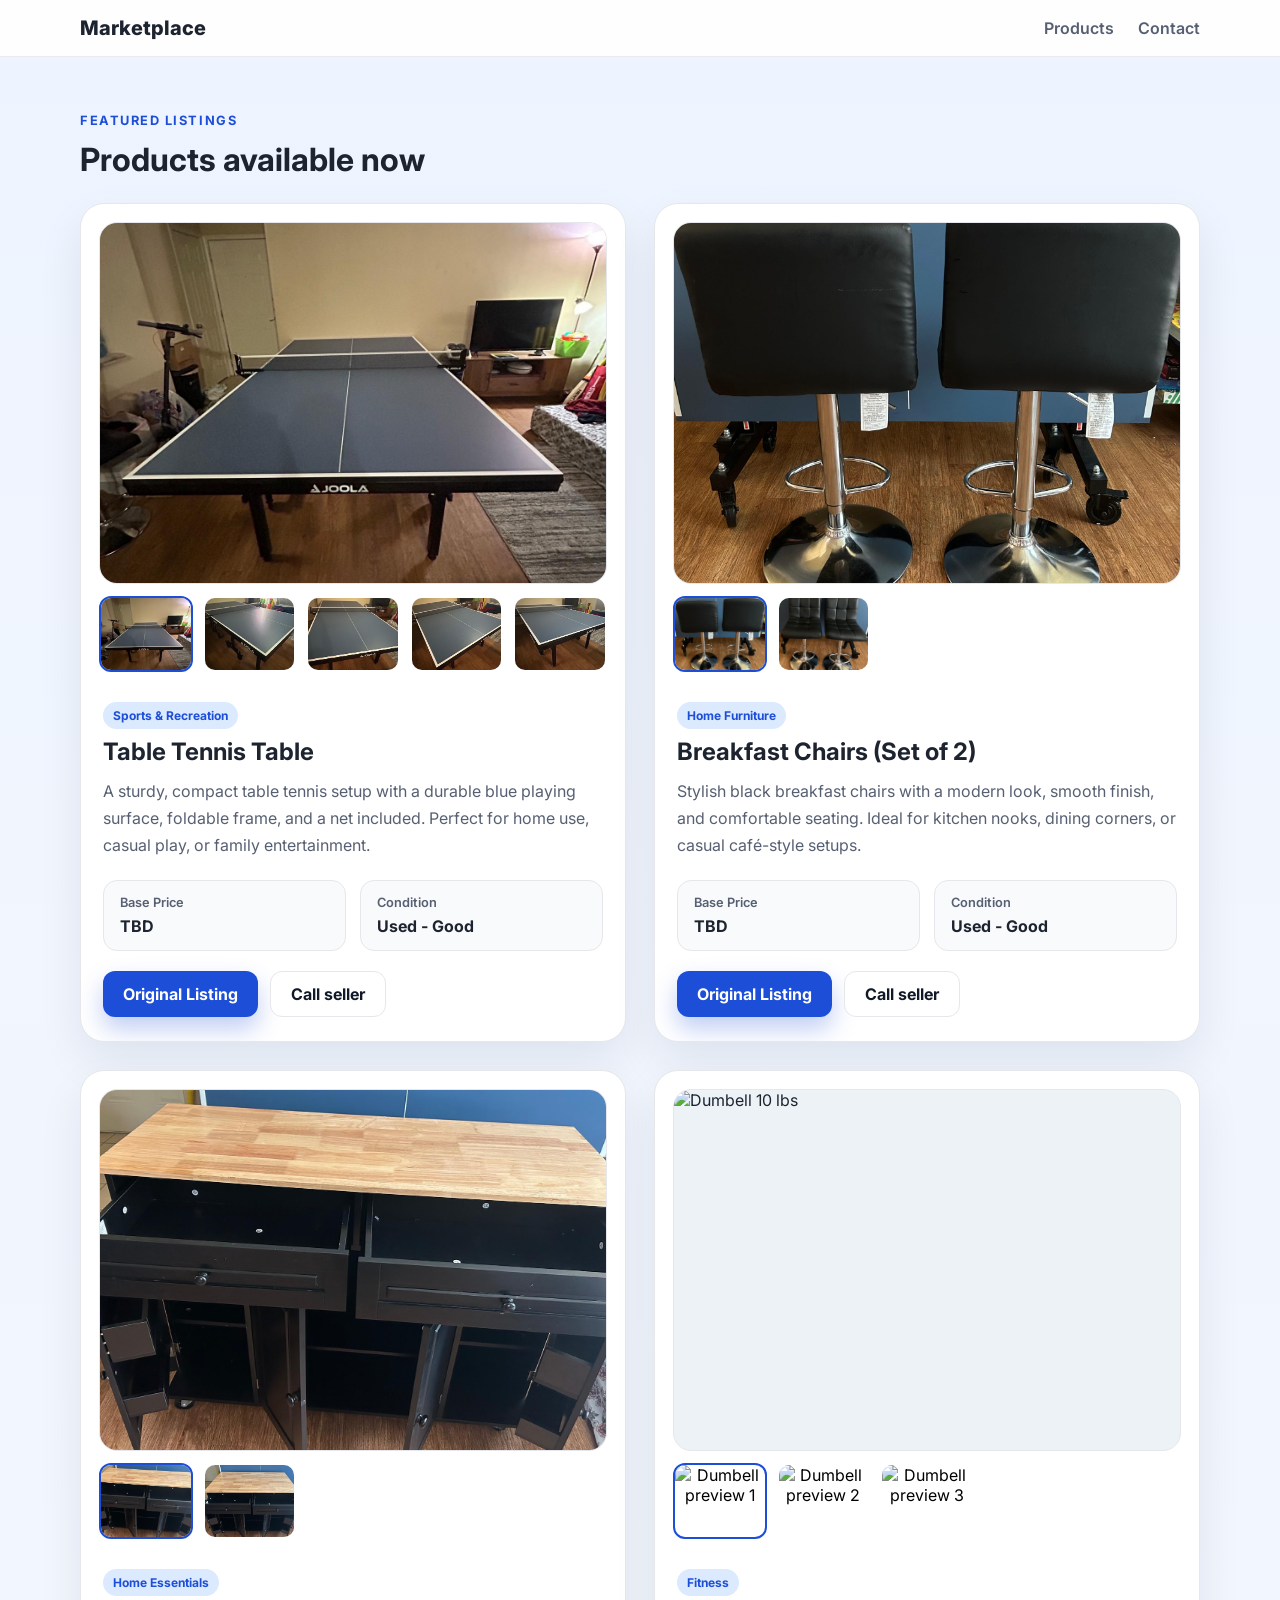
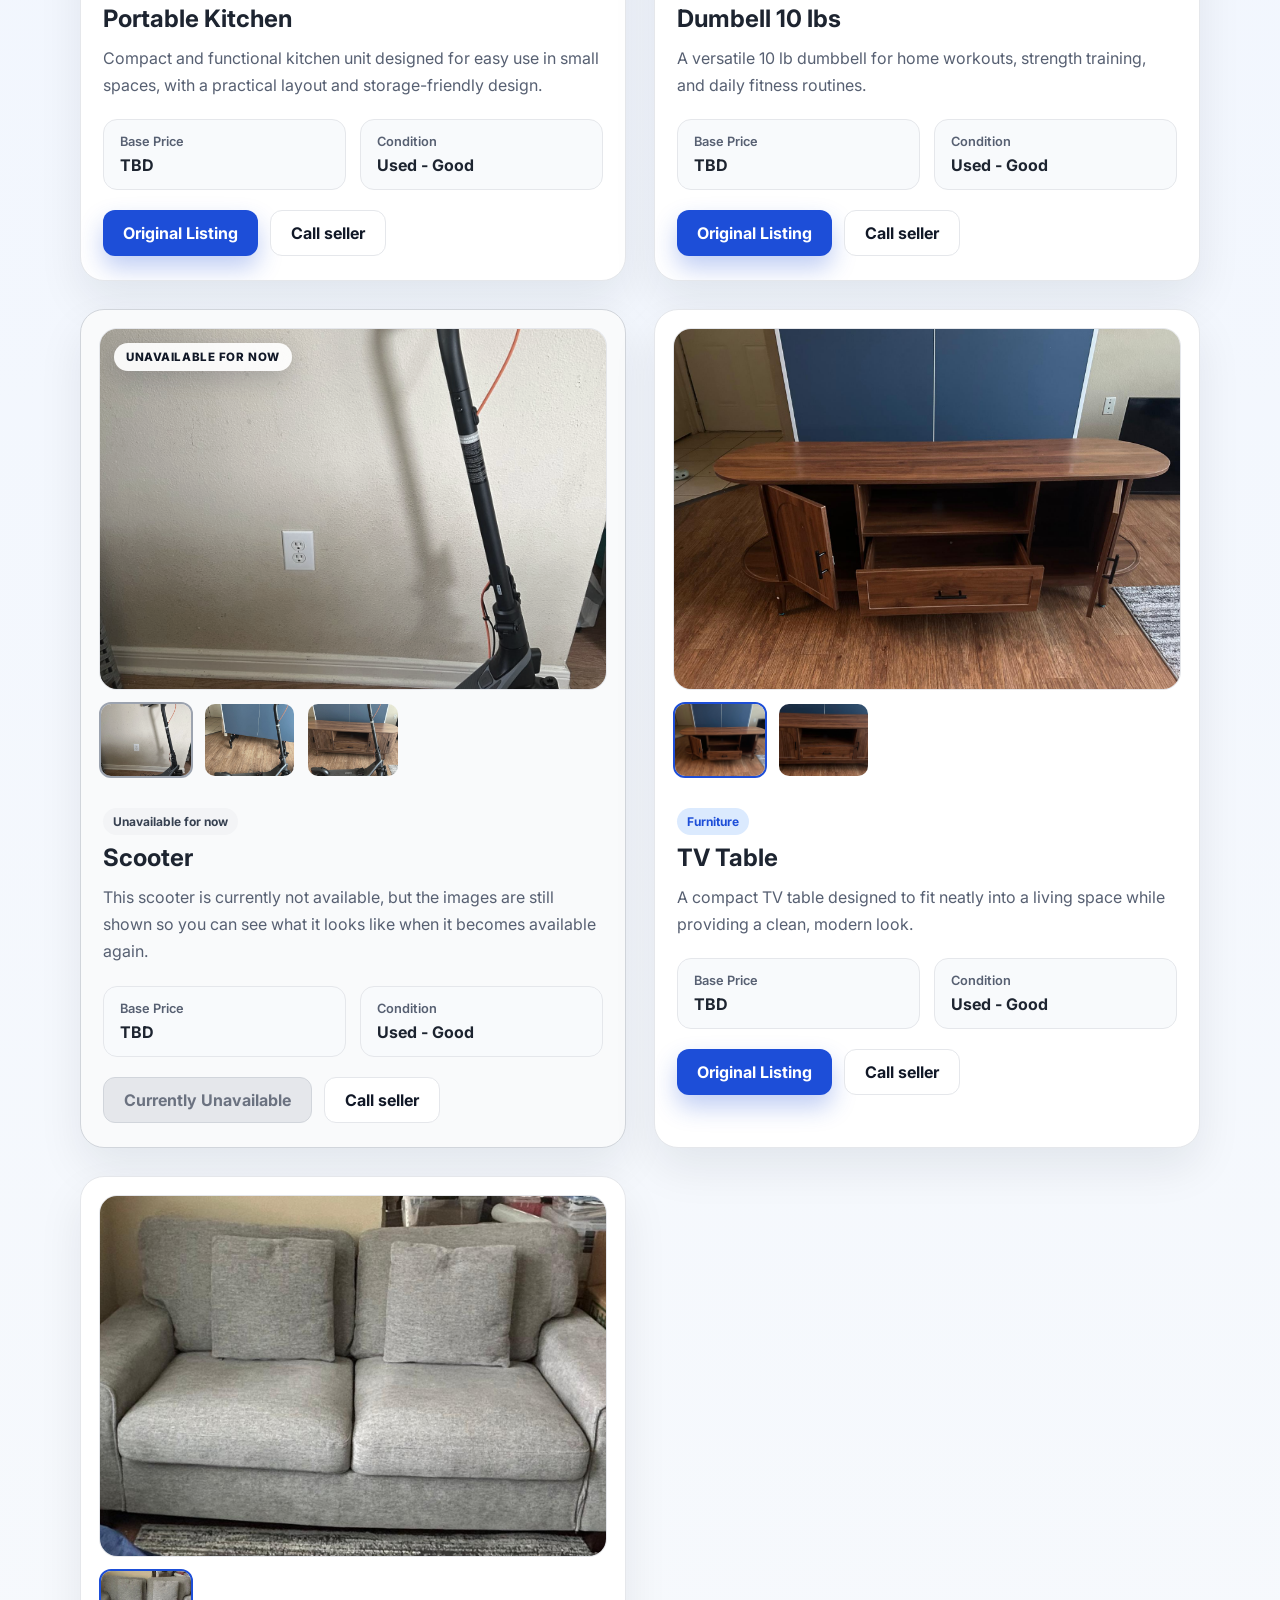
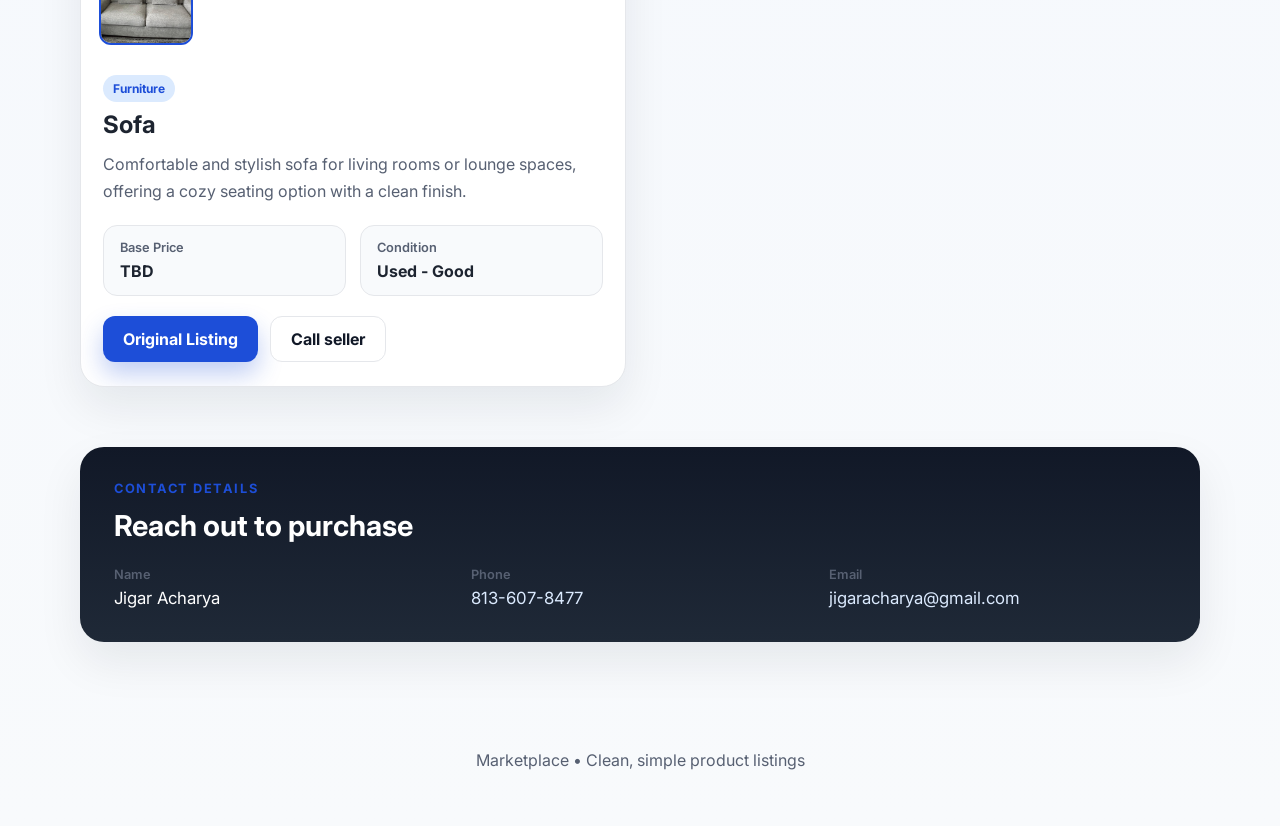
==== commit 74cdb5bf: "Add dumbbell listing" ====
--- a/index.html
+++ b/index.html
@@ -190,6 +190,58 @@
               </div>
             </article>
 
+            <article class="product-card" data-product="dumbell">
+              <div class="gallery" aria-label="Dumbell image">
+                <div class="main-image-wrap">
+                  <img
+                    class="main-image"
+                    src="/img/Dumbell-1.jpeg"
+                    alt="Dumbell 10 lbs"
+                  />
+                </div>
+                <div class="thumb-row">
+                  <button class="thumb active" type="button" data-image="/img/Dumbell-1.jpeg">
+                    <img src="/img/Dumbell-1.jpeg" alt="Dumbell preview 1" />
+                  </button>
+                  <button class="thumb" type="button" data-image="/img/Dumbell-2.jpeg">
+                    <img src="/img/Dumbell-2.jpeg" alt="Dumbell preview 2" />
+                  </button>
+                  <button class="thumb" type="button" data-image="/img/Dumbell-3.jpeg">
+                    <img src="/img/Dumbell-3.jpeg" alt="Dumbell preview 3" />
+                  </button>
+                </div>
+              </div>
+
+              <div class="product-info">
+                <span class="tag">Fitness</span>
+                <h3>Dumbell 10 lbs</h3>
+                <p>
+                  A versatile 10 lb dumbbell for home workouts, strength training,
+                  and daily fitness routines.
+                </p>
+                <div class="meta">
+                  <div class="meta-item">
+                    <span class="label">Base Price</span>
+                    <strong>TBD</strong>
+                  </div>
+                  <div class="meta-item">
+                    <span class="label">Condition</span>
+                    <strong>Used - Good</strong>
+                  </div>
+                </div>
+                <div class="actions">
+                  <a
+                    class="btn primary"
+                    href="https://a.co/d/0c5meFPP"
+                    target="_blank"
+                    rel="noreferrer"
+                    >Original Listing</a
+                  >
+                  <a class="btn secondary" href="tel:8136078477">Call seller</a>
+                </div>
+              </div>
+            </article>
+
             <article class="product-card unavailable" data-product="scooter">
               <div class="gallery" aria-label="Scooter image">
                 <div class="main-image-wrap unavailable-image">
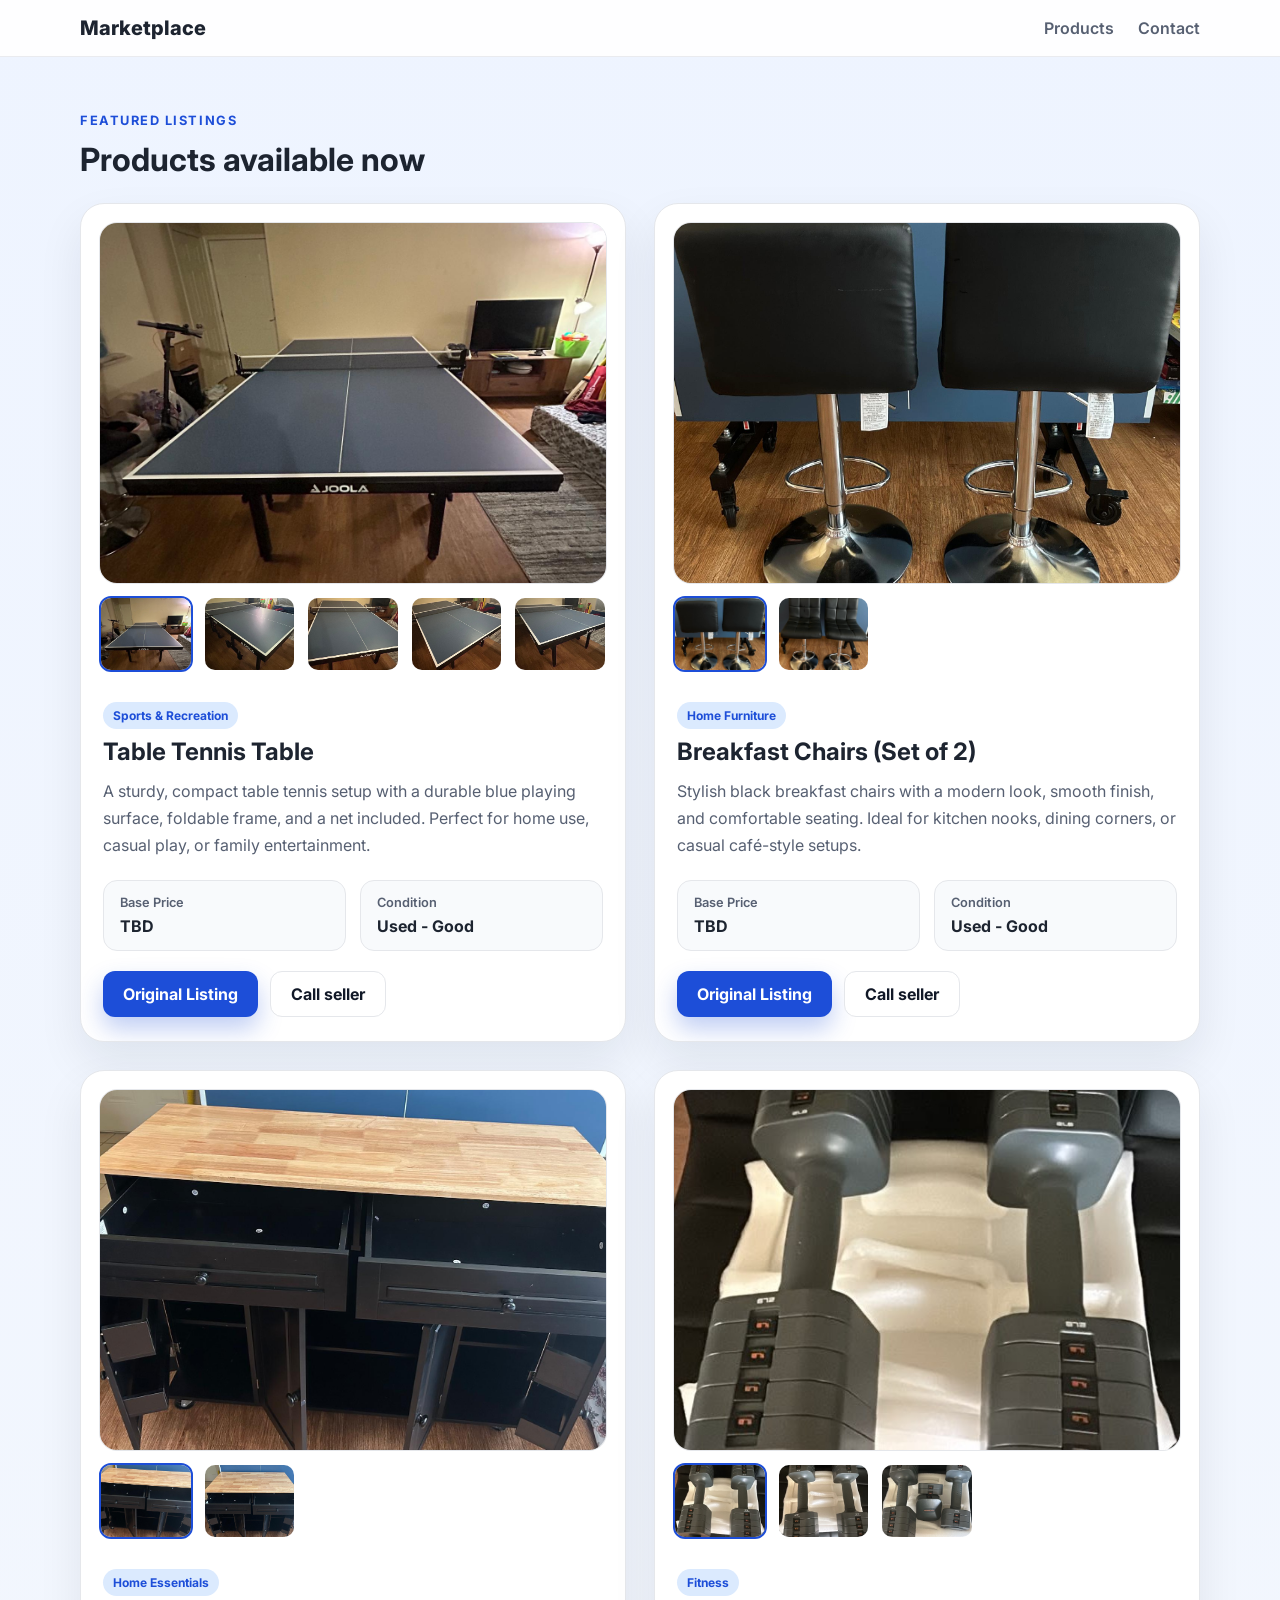
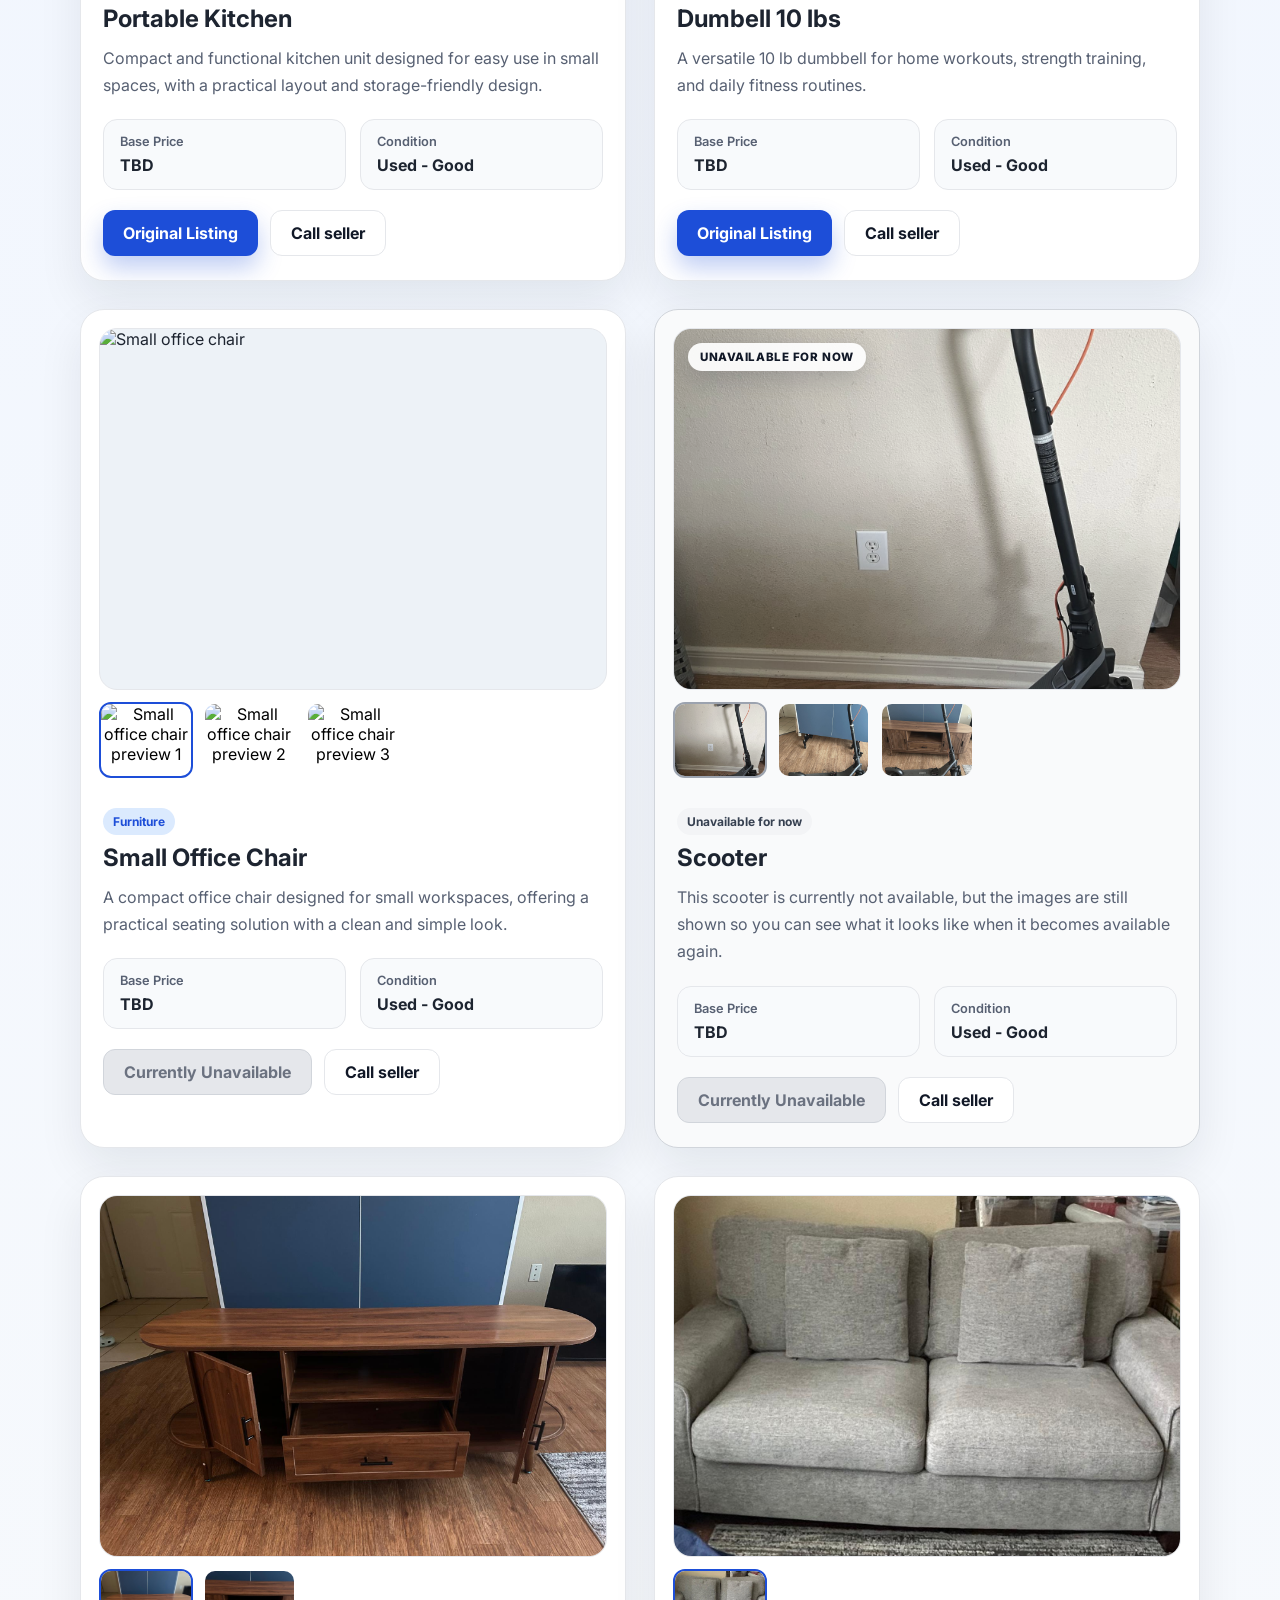
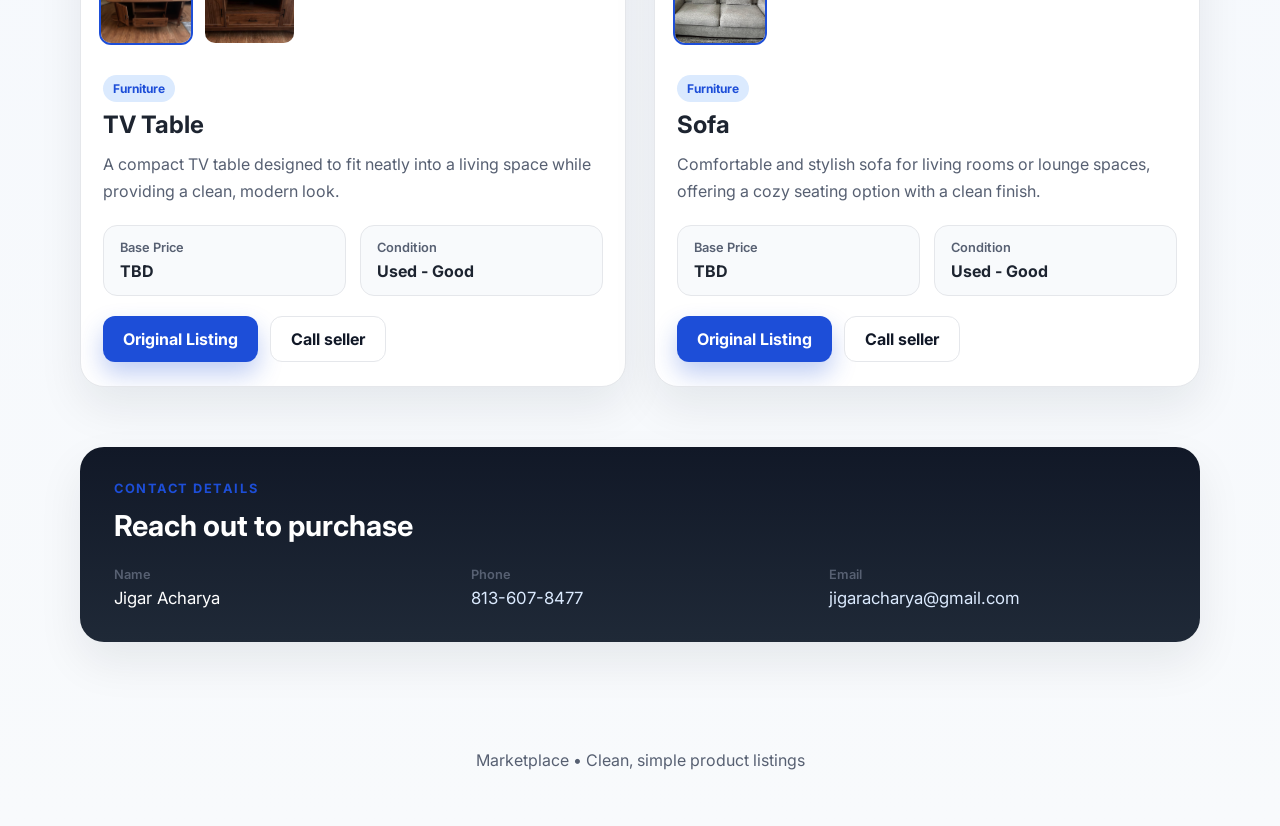
==== commit 1fa70363: "Add small office chair listing" ====
--- a/index.html
+++ b/index.html
@@ -242,6 +242,54 @@
               </div>
             </article>
 
+            <article class="product-card" data-product="small-office-chair">
+              <div class="gallery" aria-label="Small office chair image">
+                <div class="main-image-wrap">
+                  <img
+                    class="main-image"
+                    src="/img/Small-Office-Chair-1.jpeg"
+                    alt="Small office chair"
+                  />
+                </div>
+                <div class="thumb-row">
+                  <button class="thumb active" type="button" data-image="/img/Small-Office-Chair-1.jpeg">
+                    <img src="/img/Small-Office-Chair-1.jpeg" alt="Small office chair preview 1" />
+                  </button>
+                  <button class="thumb" type="button" data-image="/img/Small-Office-Chair-2.jpeg">
+                    <img src="/img/Small-Office-Chair-2.jpeg" alt="Small office chair preview 2" />
+                  </button>
+                  <button class="thumb" type="button" data-image="/img/Small-Office-Chair-3.jpeg">
+                    <img src="/img/Small-Office-Chair-3.jpeg" alt="Small office chair preview 3" />
+                  </button>
+                </div>
+              </div>
+
+              <div class="product-info">
+                <span class="tag">Furniture</span>
+                <h3>Small Office Chair</h3>
+                <p>
+                  A compact office chair designed for small workspaces, offering a
+                  practical seating solution with a clean and simple look.
+                </p>
+                <div class="meta">
+                  <div class="meta-item">
+                    <span class="label">Base Price</span>
+                    <strong>TBD</strong>
+                  </div>
+                  <div class="meta-item">
+                    <span class="label">Condition</span>
+                    <strong>Used - Good</strong>
+                  </div>
+                </div>
+                <div class="actions">
+                  <button class="btn unavailable-button" type="button" disabled>
+                    Currently Unavailable
+                  </button>
+                  <a class="btn secondary" href="tel:8136078477">Call seller</a>
+                </div>
+              </div>
+            </article>
+
             <article class="product-card unavailable" data-product="scooter">
               <div class="gallery" aria-label="Scooter image">
                 <div class="main-image-wrap unavailable-image">
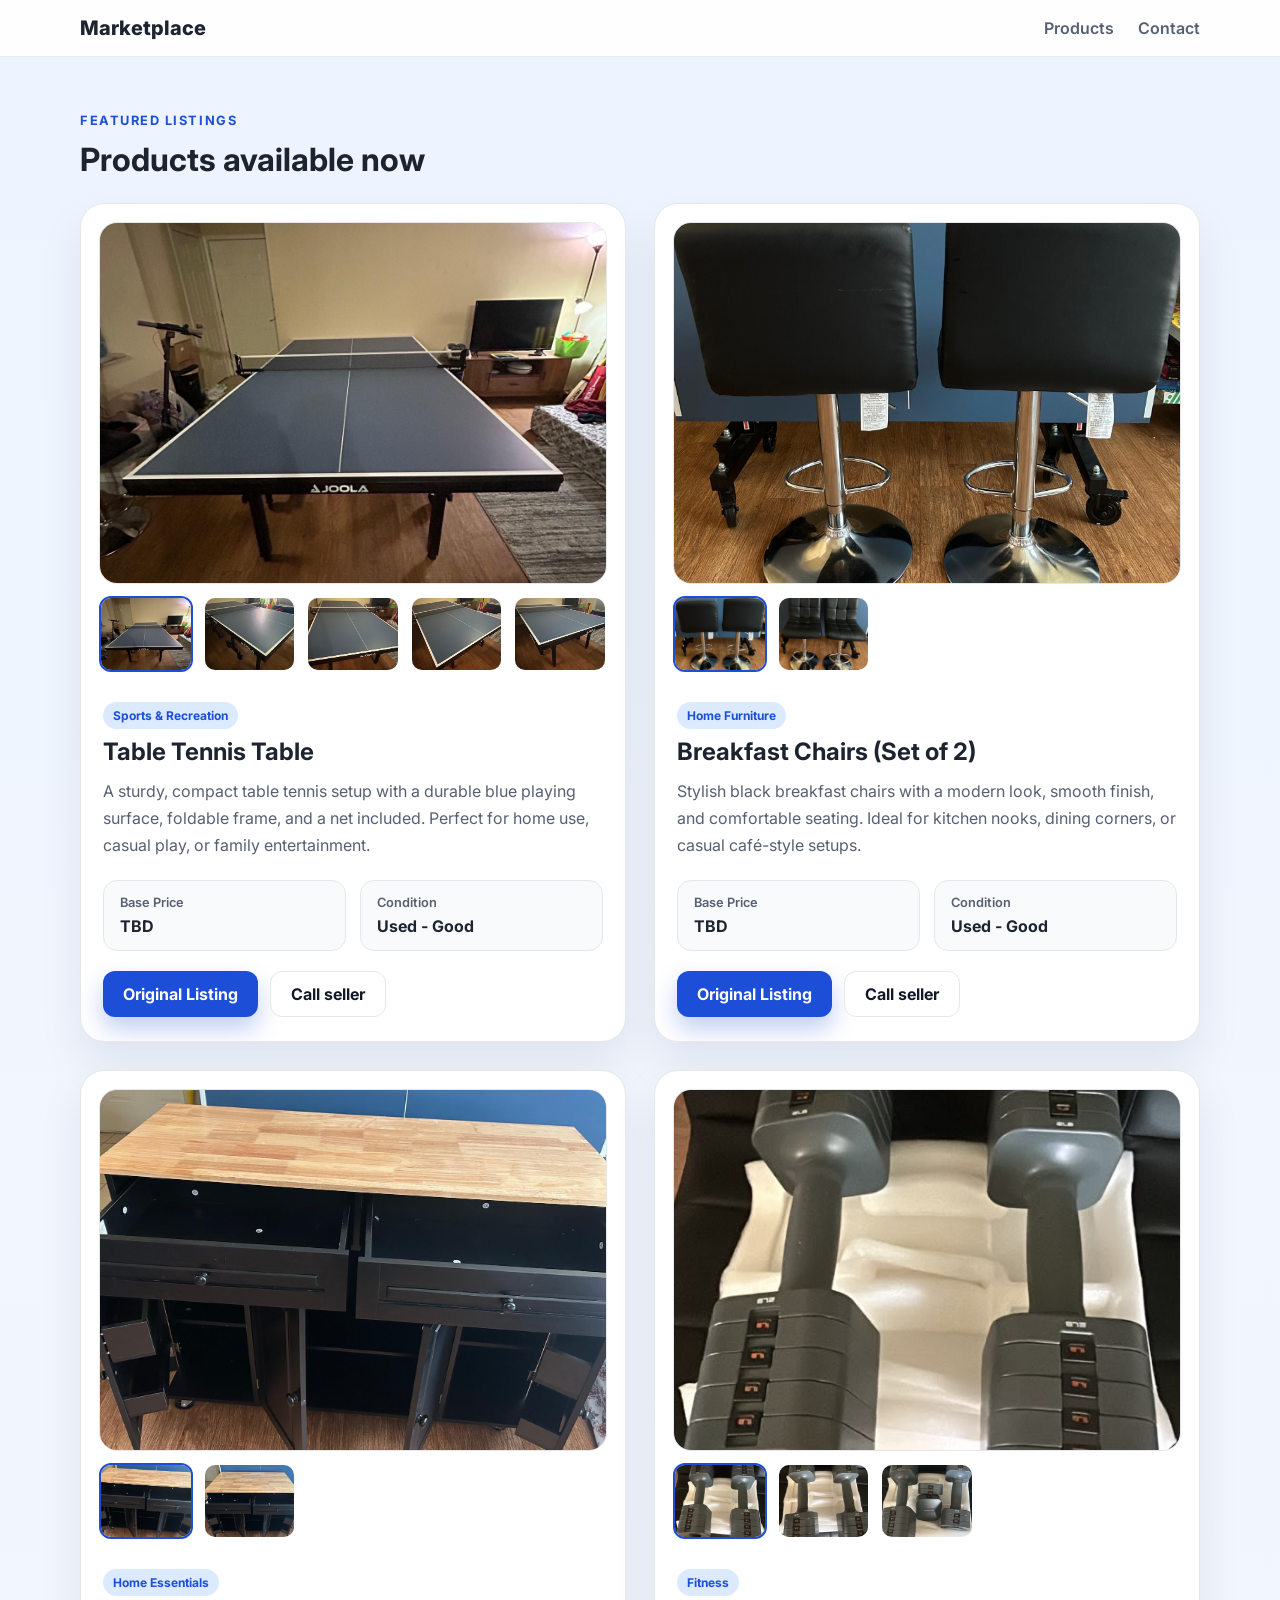
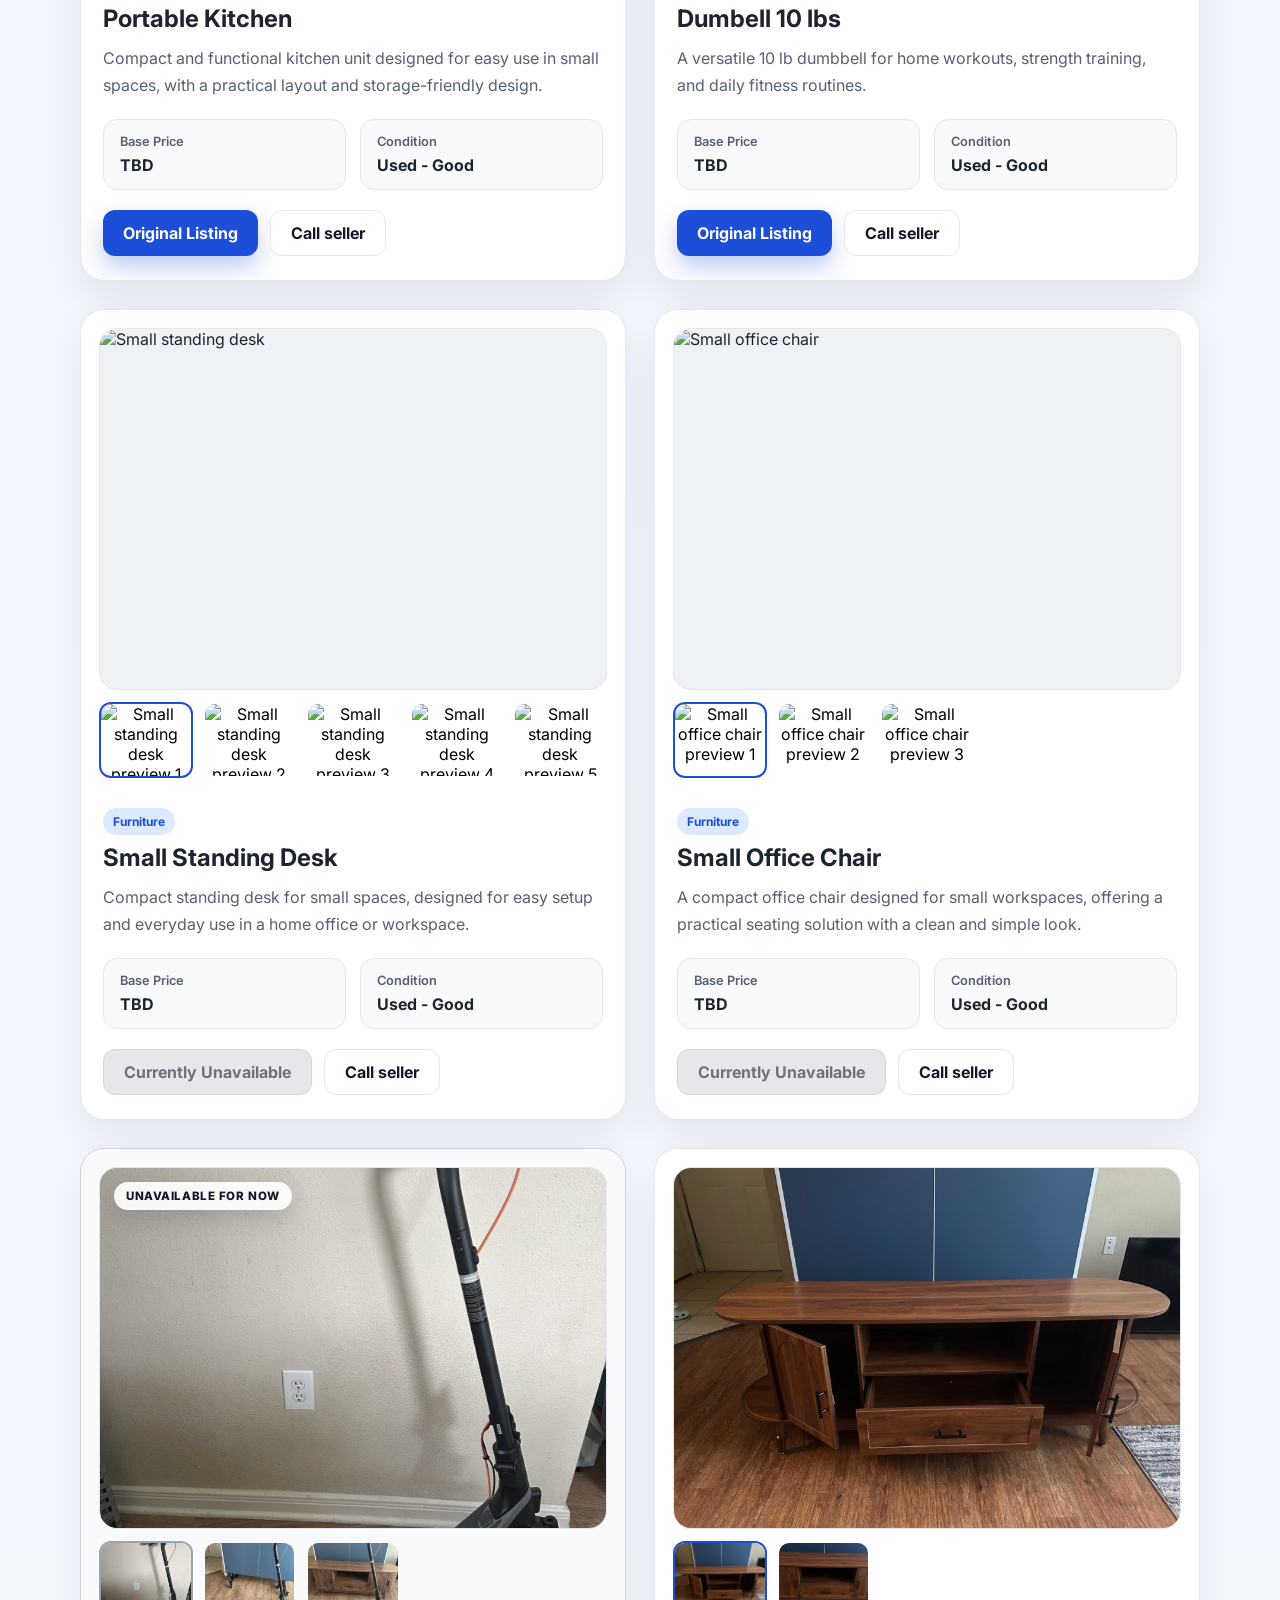
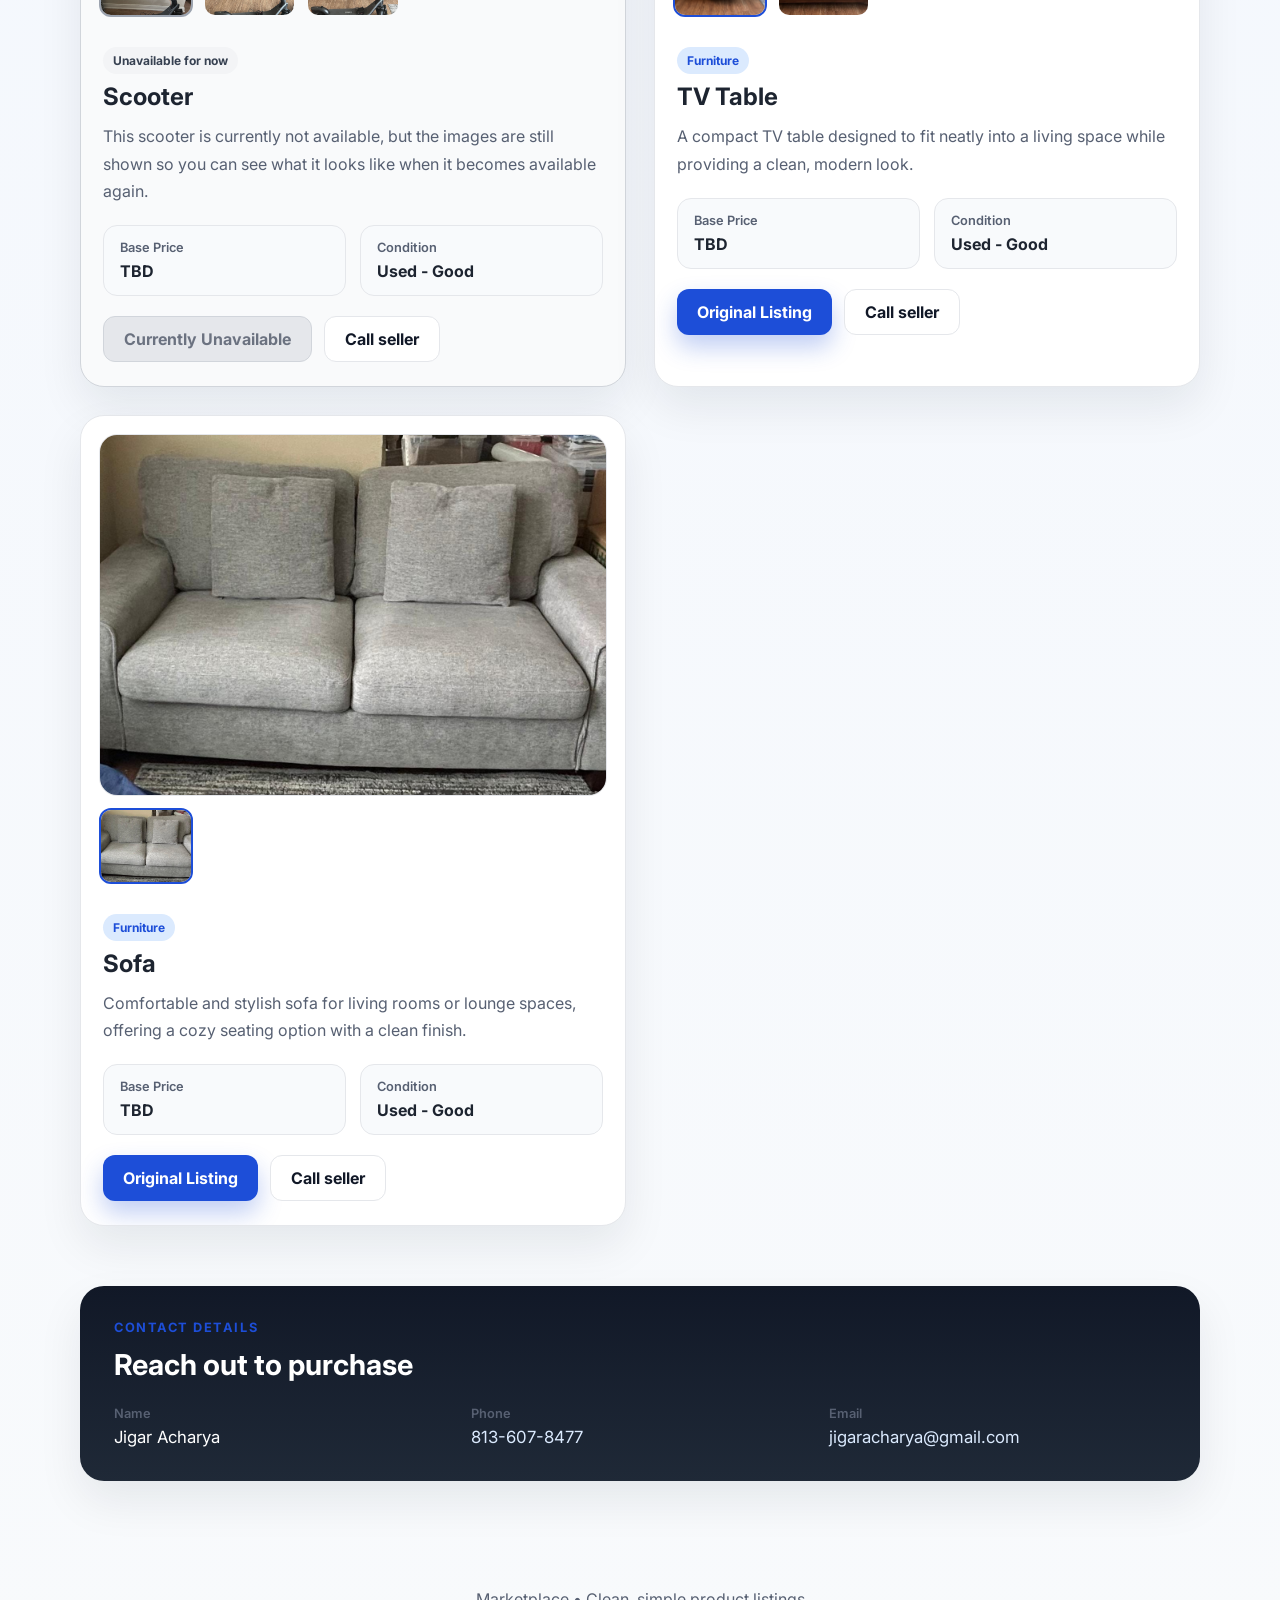
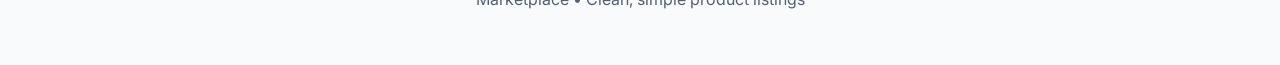
==== commit 19c497cc: "Add small standing desk listing" ====
--- a/index.html
+++ b/index.html
@@ -242,6 +242,60 @@
               </div>
             </article>
 
+            <article class="product-card" data-product="small-standing-desk">
+              <div class="gallery" aria-label="Small standing desk image">
+                <div class="main-image-wrap">
+                  <img
+                    class="main-image"
+                    src="/img/Small-Standing-Desk-1.jpeg"
+                    alt="Small standing desk"
+                  />
+                </div>
+                <div class="thumb-row">
+                  <button class="thumb active" type="button" data-image="/img/Small-Standing-Desk-1.jpeg">
+                    <img src="/img/Small-Standing-Desk-1.jpeg" alt="Small standing desk preview 1" />
+                  </button>
+                  <button class="thumb" type="button" data-image="/img/Small-Standing-Desk-2.jpeg">
+                    <img src="/img/Small-Standing-Desk-2.jpeg" alt="Small standing desk preview 2" />
+                  </button>
+                  <button class="thumb" type="button" data-image="/img/Small-Standing-Desk-3.jpeg">
+                    <img src="/img/Small-Standing-Desk-3.jpeg" alt="Small standing desk preview 3" />
+                  </button>
+                  <button class="thumb" type="button" data-image="/img/Small-Standing-Desk-4.jpeg">
+                    <img src="/img/Small-Standing-Desk-4.jpeg" alt="Small standing desk preview 4" />
+                  </button>
+                  <button class="thumb" type="button" data-image="/img/Small-Standing-Desk-5.jpeg">
+                    <img src="/img/Small-Standing-Desk-5.jpeg" alt="Small standing desk preview 5" />
+                  </button>
+                </div>
+              </div>
+
+              <div class="product-info">
+                <span class="tag">Furniture</span>
+                <h3>Small Standing Desk</h3>
+                <p>
+                  Compact standing desk for small spaces, designed for easy setup and
+                  everyday use in a home office or workspace.
+                </p>
+                <div class="meta">
+                  <div class="meta-item">
+                    <span class="label">Base Price</span>
+                    <strong>TBD</strong>
+                  </div>
+                  <div class="meta-item">
+                    <span class="label">Condition</span>
+                    <strong>Used - Good</strong>
+                  </div>
+                </div>
+                <div class="actions">
+                  <button class="btn unavailable-button" type="button" disabled>
+                    Currently Unavailable
+                  </button>
+                  <a class="btn secondary" href="tel:8136078477">Call seller</a>
+                </div>
+              </div>
+            </article>
+
             <article class="product-card" data-product="small-office-chair">
               <div class="gallery" aria-label="Small office chair image">
                 <div class="main-image-wrap">
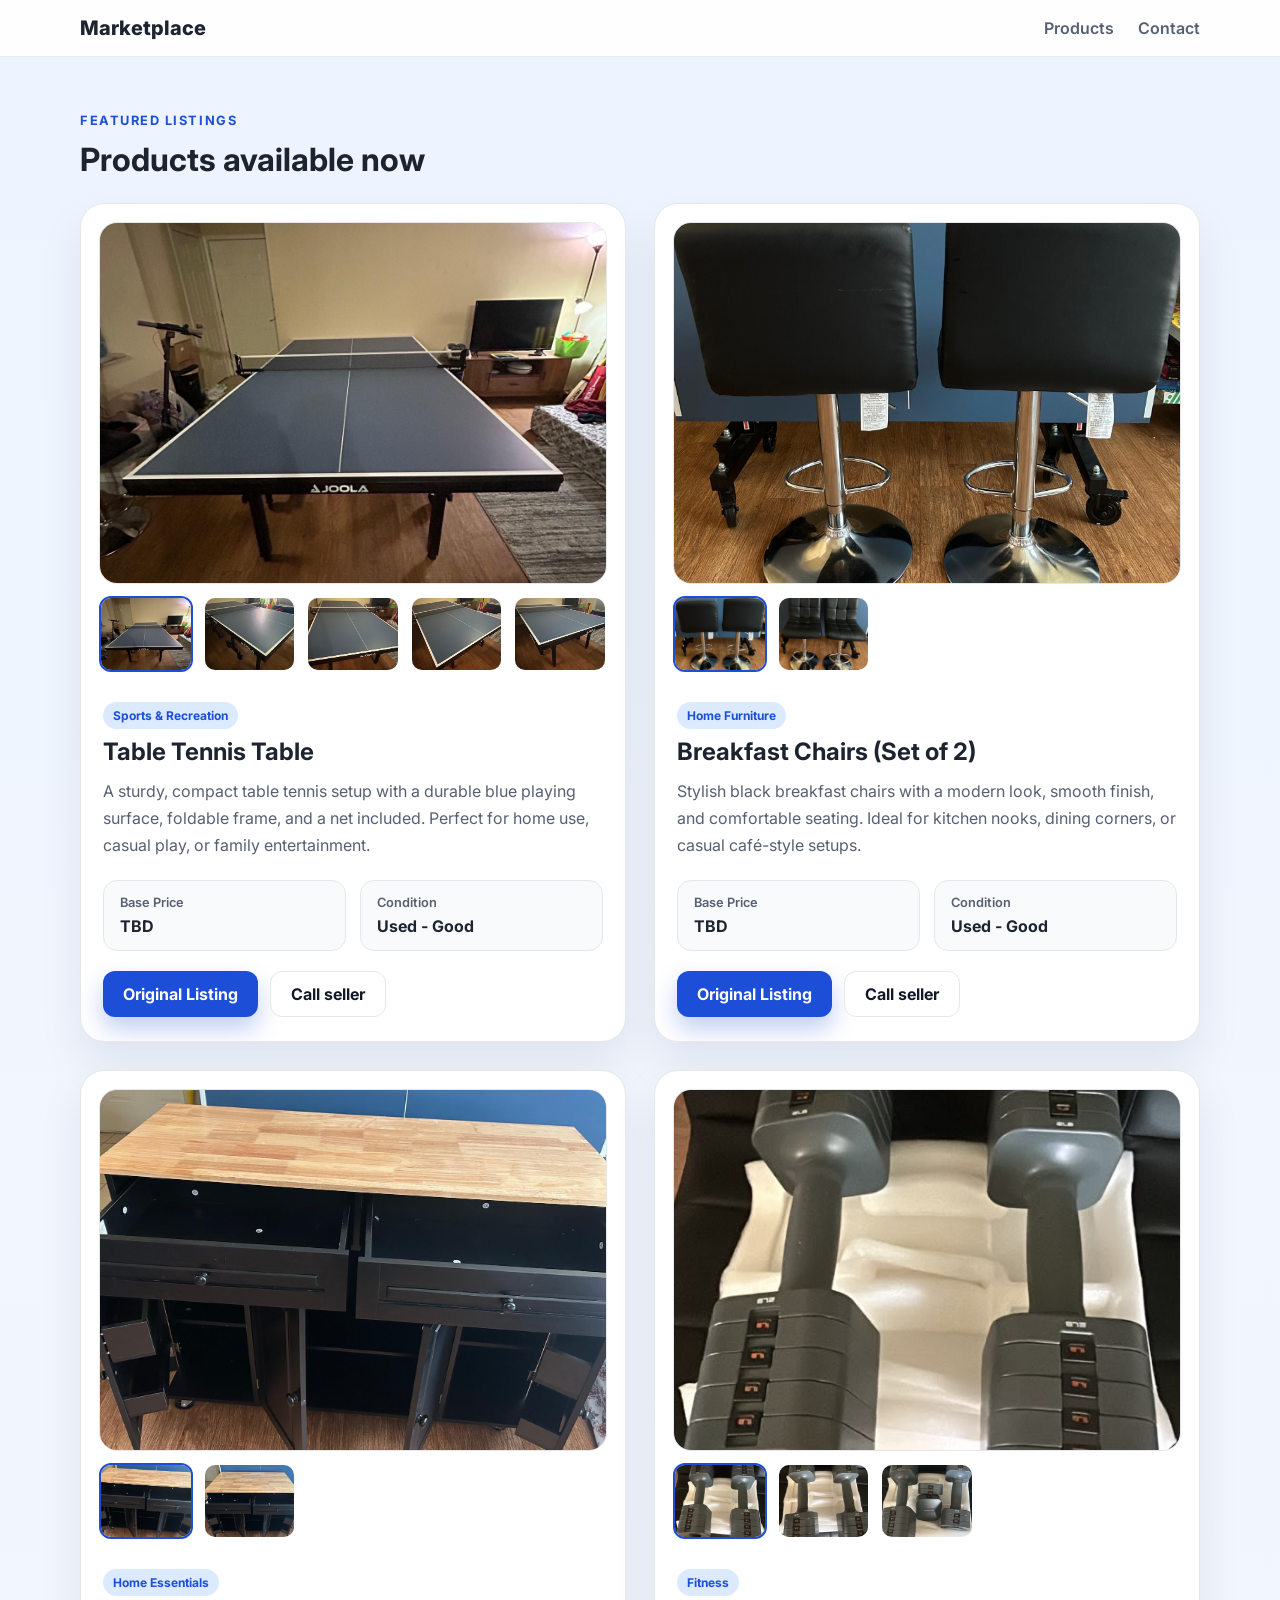
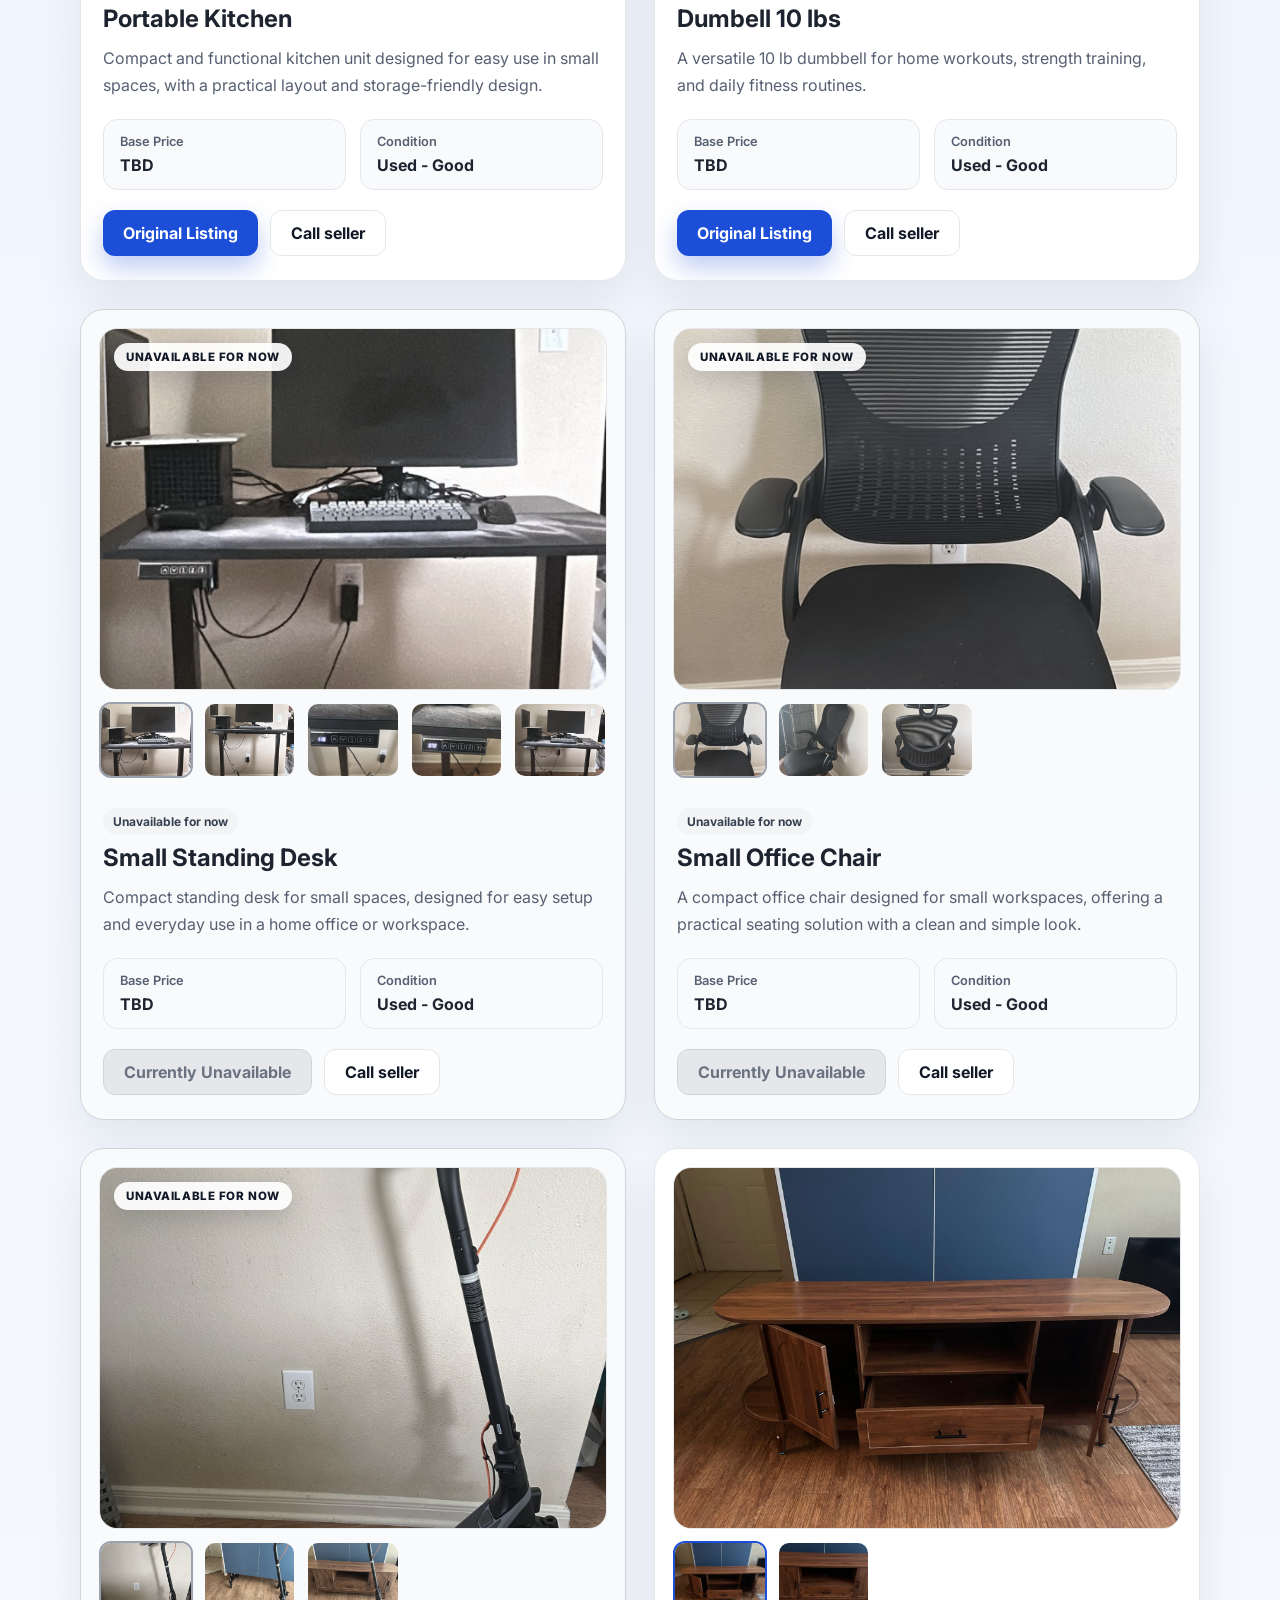
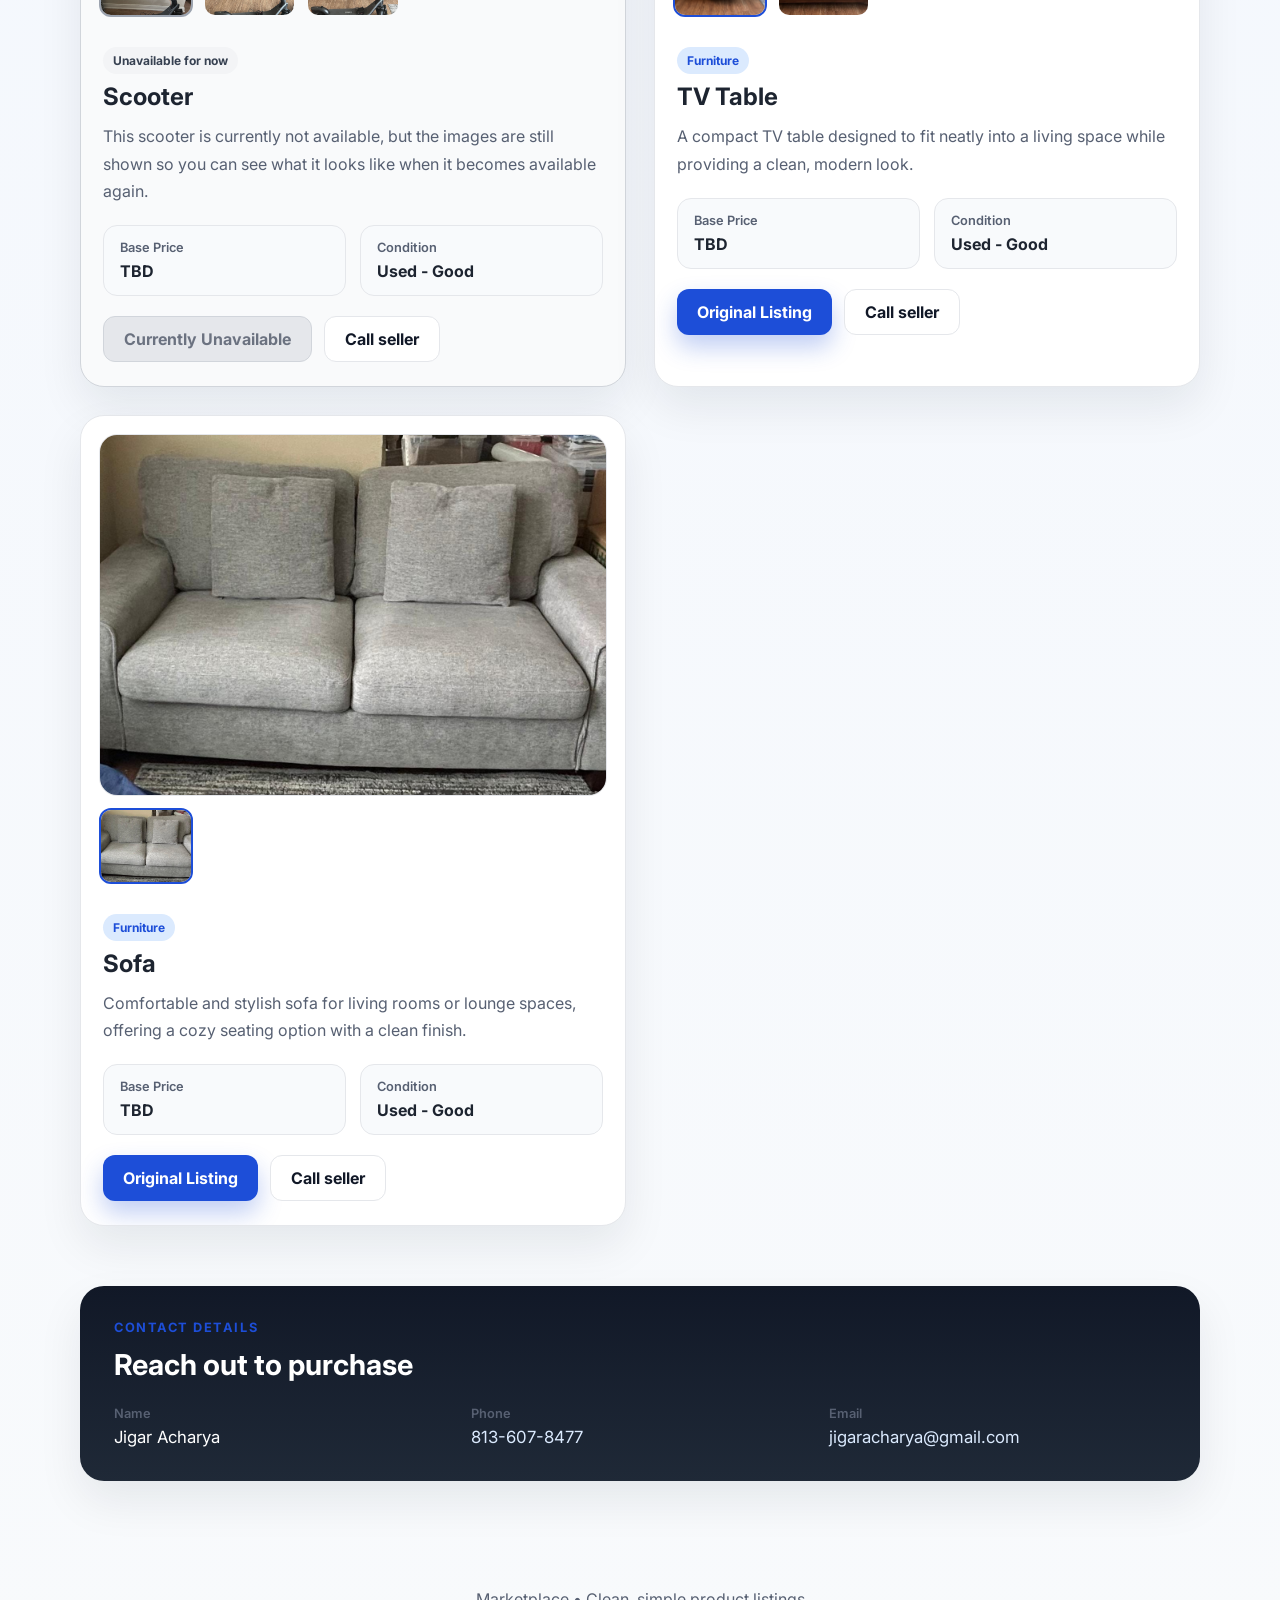
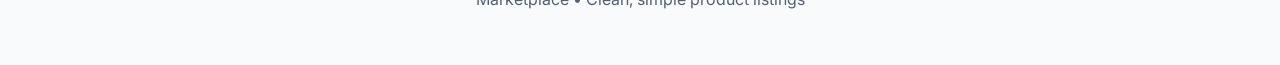
==== commit 353826eb: "Mark small standing desk and office chair unavailable" ====
--- a/index.html
+++ b/index.html
@@ -242,14 +242,15 @@
               </div>
             </article>
 
-            <article class="product-card" data-product="small-standing-desk">
+            <article class="product-card unavailable" data-product="small-standing-desk">
               <div class="gallery" aria-label="Small standing desk image">
-                <div class="main-image-wrap">
+                <div class="main-image-wrap unavailable-image">
                   <img
                     class="main-image"
                     src="/img/Small-Standing-Desk-1.jpeg"
                     alt="Small standing desk"
                   />
+                  <div class="unavailable-overlay">Unavailable for now</div>
                 </div>
                 <div class="thumb-row">
                   <button class="thumb active" type="button" data-image="/img/Small-Standing-Desk-1.jpeg">
@@ -271,7 +272,7 @@
               </div>
 
               <div class="product-info">
-                <span class="tag">Furniture</span>
+                <span class="tag">Unavailable for now</span>
                 <h3>Small Standing Desk</h3>
                 <p>
                   Compact standing desk for small spaces, designed for easy setup and
@@ -296,14 +297,15 @@
               </div>
             </article>
 
-            <article class="product-card" data-product="small-office-chair">
+            <article class="product-card unavailable" data-product="small-office-chair">
               <div class="gallery" aria-label="Small office chair image">
-                <div class="main-image-wrap">
+                <div class="main-image-wrap unavailable-image">
                   <img
                     class="main-image"
                     src="/img/Small-Office-Chair-1.jpeg"
                     alt="Small office chair"
                   />
+                  <div class="unavailable-overlay">Unavailable for now</div>
                 </div>
                 <div class="thumb-row">
                   <button class="thumb active" type="button" data-image="/img/Small-Office-Chair-1.jpeg">
@@ -319,7 +321,7 @@
               </div>
 
               <div class="product-info">
-                <span class="tag">Furniture</span>
+                <span class="tag">Unavailable for now</span>
                 <h3>Small Office Chair</h3>
                 <p>
                   A compact office chair designed for small workspaces, offering a
